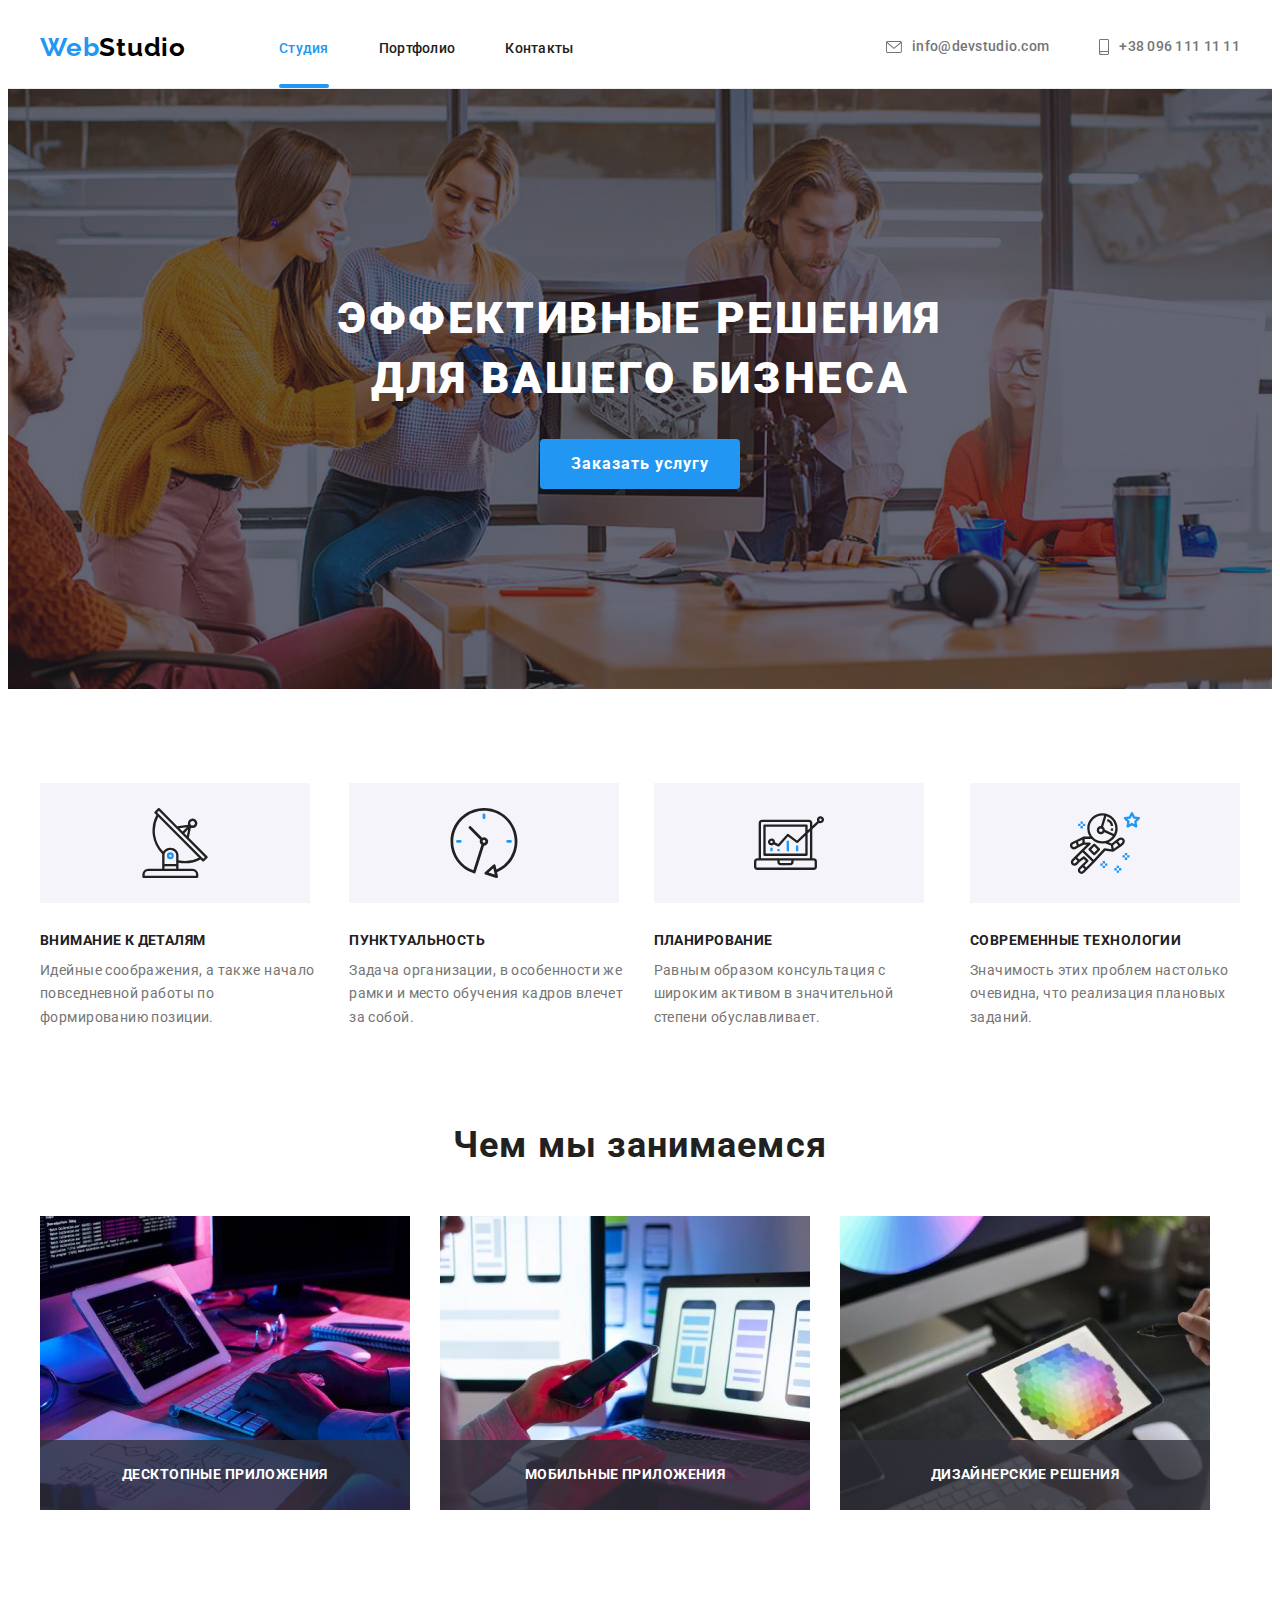
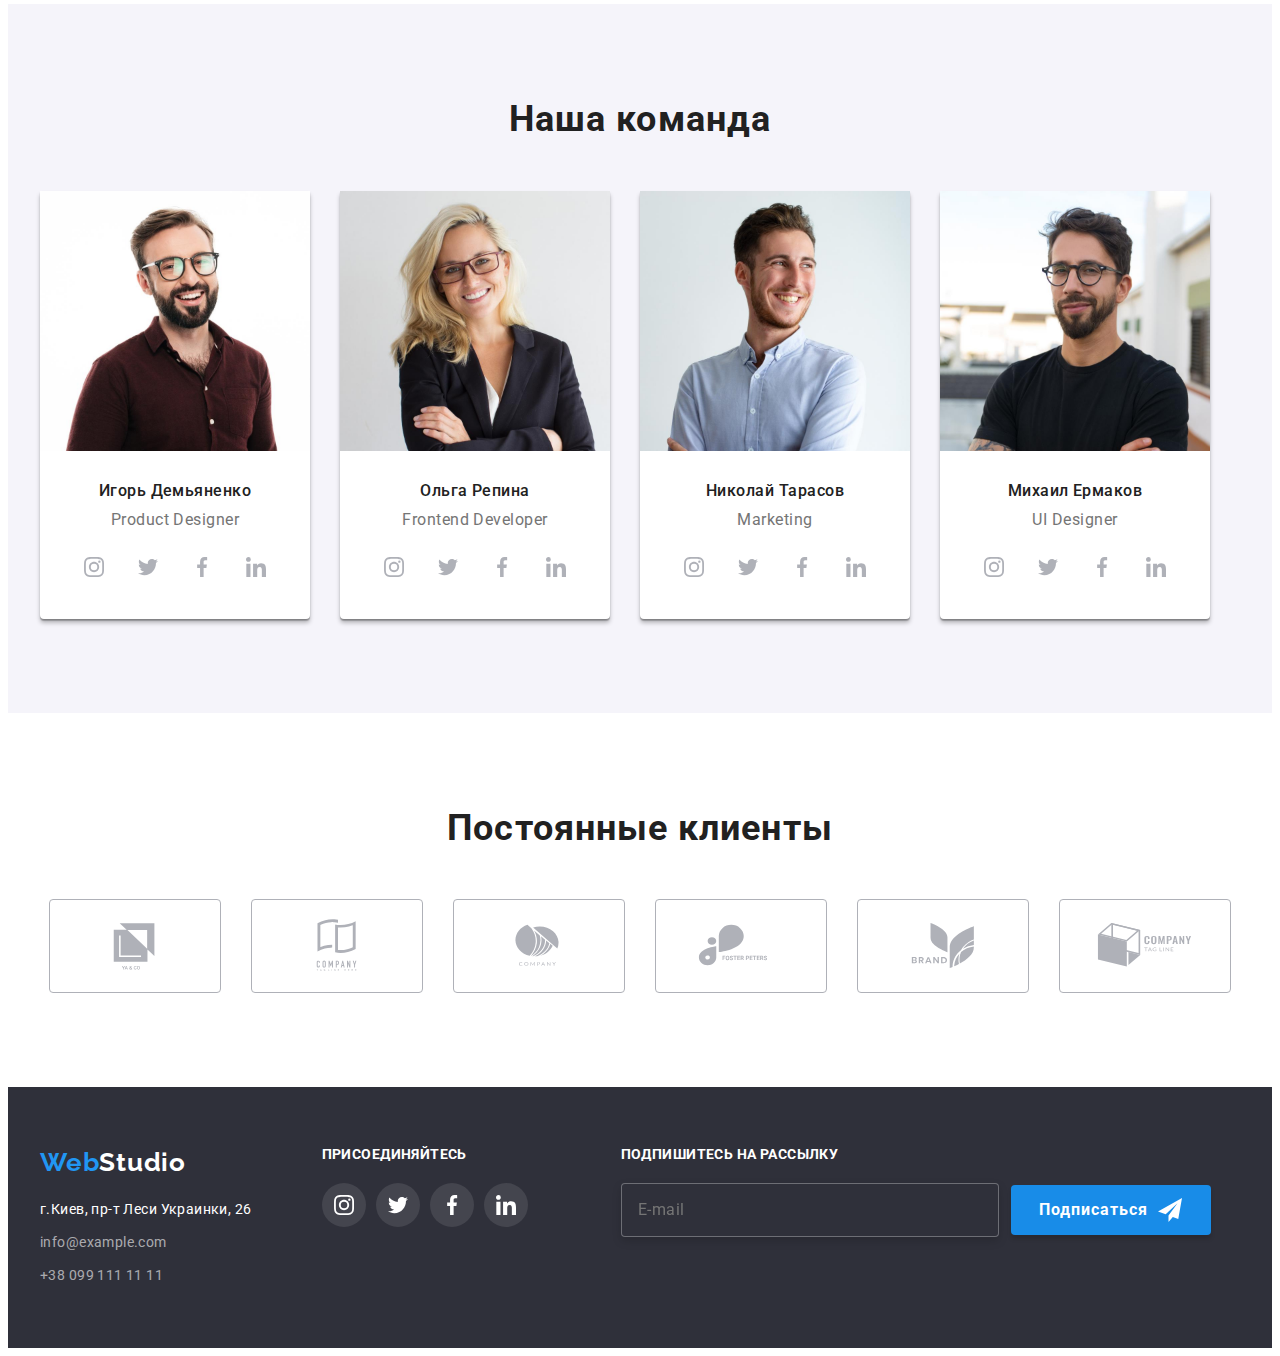
==== index.html @ 6fbf54a3 "add" ====
<!DOCTYPE html>
<html lang="ru">
  <head>
    <meta charset="UTF-8" />
    <meta http-equiv="X-UA-Compatible" content="IE=edge" />
    <meta name="viewport" content="width=device-width, initial-scale=1.0" />
    <title>Wedstudio</title>
    <link rel="preconnect" href="https://fonts.googleapis.com">
    <link rel="preconnect" href="https://fonts.gstatic.com" crossorigin>
    <link href="https://fonts.googleapis.com/css2?family=Raleway:wght@700&family=Roboto:wght@400;500;700;900&display=swap" rel="stylesheet">
    <link rel="stylesheet" href="./css/style.css" />
    <link rel="stylesheet" href="https://cdnjs.cloudflare.com/ajax/libs/modern-normalize/1.1.0/modern-normalize.min.css" integrity="sha512-wpPYUAdjBVSE4KJnH1VR1HeZfpl1ub8YT/NKx4PuQ5NmX2tKuGu6U/JRp5y+Y8XG2tV+wKQpNHVUX03MfMFn9Q==" crossorigin="anonymous" referrerpolicy="no-referrer" />
  </head>
  <body>
    <header class="header">
      <div class="container header-container">
      <nav class="header-nav">
        <a class="logo-header list" href ="./index.html" lang="en"><span class="logo-web">Web</span><span>Studio</span></a>
        <ul class="header-list">
          <li class="header-item"><a href="" class="header-link list current">Студия</a></li>
          <li class="header-item"><a href="./portfolio.html" class="header-link  list">Портфолио</a></li>
          <li class="header-item"><a href="" class="header-link  list">Контакты</a></li>
        </ul>
      </nav>
      <ul class="header-contacts list">
        <li class="header-contacts-item"><a href="mailto:info@devstudio.com" class="header-mail list">info@devstudio.com 
          <svg class="header-icon" width="16" height="12">
          <use href="./images/icons.svg#icon-envelope"></use>
          </svg>
          </a>
        </li>
        <li class="header-contacts-item"><a href="tel:+380961111111" class="header-tel list">+38 096 111 11 11 
          <svg class="header-icon" width="10" height="16">
          <use href="./images/icons.svg#icon-smartphone"></use>
          </svg>
           </a></li>
      </ul>
  </div>
    </header> 
    <main>
      <section class="hero hero-bg">
        <div class="container hero-container">
        <h1 class="hero-title">Эффективные решения для вашего бизнеса</h1>
        <button class="hero-btn" type="button" data-modal-open>Заказать услугу</button>
      </div>
    </section >
      <section class="description section">
        <div class="container description-container">
        <ul class="description-list list">
          <li class="description-item">
            <div class="description-soc list">
              <svg class="description-soc-icon" width="70" height="70">
                  <use href="./images/icons.svg#icon-antenna"></use>
                </svg>
              </div>
            <h3 class="description-title">Внимание к деталям</h3>
            <p class="description-text">
              Идейные соображения, а также начало повседневной работы по
              формированию позиции.
               
            </p>
          </li>
          <li class="description-item">
            <div class="description-soc list">
              <svg class="description-soc-icon" width="70" height="70">
                  <use href="./images/icons.svg#icon-clock"></use>
                </svg>
              </div>
            <h3 class="description-title" >Пунктуальность</h3>
            <p class="description-text" >
              Задача организации, в особенности же рамки и место обучения кадров
              влечет за собой.
            </p>
          </li>
          <li class="description-item">
            <div class="description-soc list">
              <svg class="description-soc-icon" width="70" height="70">
                  <use href="./images/icons.svg#icon-diagram"></use>
                </svg>
              </div>
            <h3 class="description-title">Планирование</h3>
            <p class="description-text">
              Равным образом консультация с широким активом в значительной
              степени обуславливает.
            </p>
          </li>
          <li class="description-item">
            <div class="description-soc list">
              <svg class="description-soc-icon" width="70" height="70">
                  <use href="./images/icons.svg#icon-astronaut"></use>
                </svg>
              </div>
            <h3 class="description-title">Современные технологии</h3>
            <p class="description-text">
              Значимость этих проблем настолько очевидна, что реализация
              плановых заданий.
            </p>
          </li>
        </ul>
      </div>
      </section>
      <section class="about section-second">
        <div class="container">
         <h2 class="about-title">Чем мы занимаемся</h2>
        <ul class="about-picture list">
          <li class="about-item">
            <img
              src="./images/computer.jpg"
              alt="computer"
              width="370"
              height="294"
            />
            <p class="about-text">Десктопные приложения</p>
          </li>
          <li class="about-item">
            <img
              src="./images/telephone.jpg"
              alt="telephone"
              width="370"
              height="294"
            />
             <p class="about-text">Мобильные приложения</p>
          </li>
          <li class="about-item"> 
            <img
              src="./images/tablet.jpg"
              alt="tablet"
              width="370"
              height="294"
            />
            <p class="about-text">Дизайнерские решения</p>
          </li>
        </ul> 
        </div>
    </section>
      <section class="team section">
        <div class="container">
        <h2 class="team-title">Наша команда</h2>
        <ul class="team-picture">
          <li class="team-list">
            <img
              src="./images/designer.jpg"
              alt="designer"
              width="270"
              height="260"
            />
            <div class="team-rectangle">
            <h3 class="team-name">Игорь Демьяненко</h3>
            <p class="team-text">Product Designer</p>
            <ul class="team-soc list">
              <li class="team-soc-item"><a href="" class="team-soc-link link">
                <svg class="team-soc-icon" width="20" height="20">
                  <use href="./images/icons.svg#icon-instagram"></use>
                </svg>
              </a></li>
              <li class="team-soc-item"><a href="" class="team-soc-link link">
                <svg class="team-soc-icon" width="20" height="20">
                  <use href="./images/icons.svg#icon-twitter"></use>
                </svg>
              </a></li>
              <li class="team-soc-item"><a href="" class="team-soc-link link">
                <svg class="team-soc-icon" width="20" height="20">
                  <use href="./images/icons.svg#icon-facebook"></use>
                </svg>
              </a></li>
              <li class="team-soc-item"><a href="" class="team-soc-link link">
                <svg class="team-soc-icon" width="20" height="20">
                  <use href="./images/icons.svg#icon-linkedin"></use>
                </svg>
              </a></li>
            </ul>
          </div>
          </li>
          <li class="team-list">
            <img
              src="./images/developer.jpg"
              alt="developer"
              width="270"
              height="260"
            />
             <div class="team-rectangle">
            <h3 class="team-name">Ольга Репина</h3>
            <p class="team-text">Frontend Developer</p>
            <ul class="team-soc list">
              <li class="team-soc-item"><a href="" class="team-soc-link link">
                <svg class="team-soc-icon" width="20" height="20">
                  <use href="./images/icons.svg#icon-instagram"></use>
                </svg>
              </a></li>
              <li class="team-soc-item"><a href="" class="team-soc-link link">
                <svg class="team-soc-icon" width="20" height="20">
                  <use href="./images/icons.svg#icon-twitter"></use>
                </svg>
              </a></li>
              <li class="team-soc-item"><a href="" class="team-soc-link link">
                <svg class="team-soc-icon" width="20" height="20">
                  <use href="./images/icons.svg#icon-facebook"></use>
                </svg>
              </a></li>
              <li class="team-soc-item"><a href="" class="team-soc-link link">
                <svg class="team-soc-icon" width="20" height="20">
                  <use href="./images/icons.svg#icon-linkedin"></use>
                </svg>
              </a></li>
            </ul>
          </div>
          
          <li class="team-list">
            <img
              src="./images/marketing.jpg"
              alt="marketing"
              width="270"
              height="260"
            />
             <div class="team-rectangle">
            <h3 class="team-name">Николай Тарасов</h3>
            <p class="team-text">Marketing</p>
            <ul class="team-soc list">
              <li class="team-soc-item"><a href="" class="team-soc-link link">
                <svg class="team-soc-icon" width="20" height="20">
                  <use href="./images/icons.svg#icon-instagram"></use>
                </svg>
              </a></li>
              <li class="team-soc-item"><a href="" class="team-soc-link link">
                <svg class="team-soc-icon" width="20" height="20">
                  <use href="./images/icons.svg#icon-twitter"></use>
                </svg>
              </a></li>
              <li class="team-soc-item"><a href="" class="team-soc-link link">
                <svg class="team-soc-icon" width="20" height="20">
                  <use href="./images/icons.svg#icon-facebook"></use>
                </svg>
              </a></li>
              <li class="team-soc-item"><a href="" class="team-soc-link link">
                <svg class="team-soc-icon" width="20" height="20">
                  <use href="./images/icons.svg#icon-linkedin"></use>
                </svg>
              </a></li>
            </ul>
          </div>
          </li>
          <li class="team-list">
            <img
              src="./images/designer2.jpg"
              alt="designer2"
              width="270"
              height="260"
              />
             <div class="team-rectangle">
            <h3 class="team-name">Михаил Ермаков</h3>
            <p class="team-text">UI Designer</p>
            <ul class="team-soc list">
              <li class="team-soc-item"><a href="" class="team-soc-link link">
                <svg class="team-soc-icon" width="20" height="20">
                  <use href="./images/icons.svg#icon-instagram"></use>
                </svg>
              </a></li>
              <li class="team-soc-item"><a href="" class="team-soc-link link">
                <svg class="team-soc-icon" width="20" height="20">
                  <use href="./images/icons.svg#icon-twitter"></use>
                </svg>
              </a></li>
              <li class="team-soc-item"><a href="" class="team-soc-link link">
                <svg class="team-soc-icon" width="20" height="20">
                  <use href="./images/icons.svg#icon-facebook"></use>
                </svg>
              </a></li>
              <li class="team-soc-item"><a href="" class="team-soc-link link">
                <svg class="team-soc-icon" width="20" height="20">
                  <use href="./images/icons.svg#icon-linkedin"></use>
                </svg>
              </a></li>
            </ul>
          </div>
          </li>
        </ul>
      </div>
      </section>
      <section class="clients section">
        <div class="container">
        <h2 class="clients-title">Постоянные клиенты</h2>
        <ul class="clients-list list">
          <li class="clients-item"><a href="" class="clients-link">
           <svg class="client-soc-icon" width="106" height="60">
          <use href="./images/icons.svg#icon-Logo-1"></use>
                </svg>
              </a>
          </li>
          <li class="clients-item"><a href="" class="clients-link">
            <svg class="client-soc-icon" width="106" height="60">
                  <use href="./images/icons.svg#icon-Logo-2"></use>
                </svg>
              </a>
          </li>
          <li class="clients-item"><a href="" class="clients-link">
            <svg class="client-soc-icon" width="106" height="60">
                  <use href="./images/icons.svg#icon-Logo-3"></use>
                </svg></a>
              </li>
<li class="clients-item"><a href="" class="clients-link">
              <svg class="client-soc-icon" width="106" height="60">
                  <use href="./images/icons.svg#icon-Logo-4"></use>
                </svg> 
              </a> 
</li>
<li class="clients-item"><a href="" class="clients-link">
  <svg class="client-soc-icon" width="106" height="60">
                  <use href="./images/icons.svg#icon-Logo-5"></use>
                </svg>
              </a>
</li>
<li class="clients-item"><a href="" class="clients-link">
<svg class="client-soc-icon" width="106" height="60">
                  <use href="./images/icons.svg#icon-Logo-6"></use>
                </svg></a>  
</li>
        </ul>
        </div>
      </section>
    </main> 
    <footer class="footer-contact">
  <div class="contact container"> 
        <div>
      <a class="logo-footer list" href ="/index.html" lang="en"><span class="logo-web">Web</span><span>Studio</span></a>
      <address class="contact-adress ">
        <ul class="contact-list list ">
          <li class="contact-item ">
            <a
              href =" https://g.page/stamp-capital?share"
              target="_blank" class="contact-map list"
              rel="noopener noreferrer nofollow"
              >г.Киев, пр-т Леси Украинки, 26</a
            >
          </li>
          <li class="contact-item"><a href="mailto:info@example.com" class="contact-email list">info@example.com</a></li>
          <li class="contact-item"><a class="contact-tel list" href="tel:+380991111111">+38 099 111 11 11</a></li>
        </ul>
      </address>
     </div>
    <div class="footer-connect">
      <h3 class="footer-connect-text">Присоединяйтесь</h3>
            <ul class="footer-connect-soc list">
            <li class="footer-connect-soc-item"><a href="" class="footer-connect-soc-link link">
                <svg class="footer-connect-soc-icon" width="20" height="20">
                  <use href="./images/icons.svg#icon-instagram"></use>
                </svg>
              </a></li>
              <li class="footer-connect-soc-item"><a href="" class="footer-connect-soc-link link">
                <svg class="footer-connect-soc-icon" width="20" height="20">
                  <use href="./images/icons.svg#icon-twitter"></use>
                </svg>
              </a></li>
              <li class="footer-connect-soc-item"><a href="" class="footer-connect-soc-link link">
                <svg class="footer-connect-soc-icon" width="20" height="20">
                  <use href="./images/icons.svg#icon-facebook"></use>
                </svg>
              </a></li>
              <li class="footer-connect-soc-item"><a href="" class="footer-connect-soc-link link">
                <svg class="footer-connect-soc-icon" width="20" height="20">
                  <use href="./images/icons.svg#icon-linkedin"></use>
                </svg>
              </a></li>
            </ul>
            </div>
          <div class="footer-email">
          <h3 class="footer-text-email">Подпишитесь на рассылку</h3>
          <form class="footer-form">          
          <input
            class="footer-input"
            type="email"
            name="email"
            id="email"
            placeholder="E-mail"
          />
          <button class="footer-button" type="submit">
            Подписаться
            <svg class="button-icon-send" width="24" height="24">
              <use href="./images/icons.svg#icon-icon-send"></use>
            </svg>
          </button>
        </form>
      </div>
  </div>
   <div class="backdrop is-hidden" data-modal>
      <div class="modal">
        <button type="button" class="modal-close" data-modal-close><svg class="modal-close-icon" width="18" height="18">
          <use href="./images/symbol-defs.svg#icon-close-black"></use>
        </svg>
      </button>
      <p class="modal-title">Оставьте  данные, мы вам перезвоним</p>
      <form class="modal-form">
        <div class="modal-field">
        <label for="user-name" class="modal-label">Имя</label>
        <div class="input-wrap">
        <input type="text"
       class="modal-input"
        placeholder="" 
        name="user-name" 
        id="user-name"/>
        <svg class="input-icon" width="18" height="18">
          <use href="./images/icons.svg#icon-person"></use>
        </svg>
      </div>
      </div>
      <div class="modal-field">
        <label for="user-tel" class="modal-label">Телефон</label>
        <div class="input-wrap">
      <input type="tel" 
      class="modal-input" 
      placeholder=""
      name="user-tel" 
       id="user-tel" />
       <svg class="input-icon" width="18" height="18">
          <use href="./images/icons.svg#icon-phone-black"></use>
        </svg>
      </div>
       </div>
      <div class="modal-field">
      <label for="user-email" class="modal-label">Почта</label>
      <div class="input-wrap">
      <input type="email" class="modal-input"
       placeholder="" 
       name="user-email" 
        id="user-email"
       />
       <svg class="input-icon" width="18" height="18">
          <use href="./images/icons.svg#icon-email"></use>
        </svg>
      </div>
       </div>
       <div class="modal-field">
      <label for="user-text" class="modal-label">Комментарий</label>
      <textarea name="user-text" id="user-text"
       placeholder="Введите текст"
       class="placeholder-text"
       ></textarea>
      </div>
       <div class="checkbox">
        <input type="checkbox"
        name="user-checkbox"
        id="user-checkbox"
        class="modal-check visually-hidden"
        value="true"
        />
       <label for="user-checkbox" 
        class="check-text">
        <span>
          <svg class="check-icon" width="12" height="13">
          <use href="./images/icons.svg#icon-icon-check"></use>
        </svg>
        </span>
        Соглашаюсь с рассылкой и принимаю&nbsp;<a href="" class="modal-link">Условия договора</a></label></div>
       <button class="modal-btn" type="submit">Отправить</button>
       </div> 
    </form>
      </div>
     </div>
     </footer>        
     <script src="./js/modal.js"></script>            
      </body>
</html>
---- css/style.css ----
:root {
   --first-text-color:  #212121;
   --secondary-text-color:#757575;
   --hover-color:  #2196F3;
}


body{
    font-family: 'Roboto',sans-serif;
}
p, h1, h2, h3, h4 ,h5, h6{
    margin: 0;
}

ul, ol {
    margin: 0;
    padding-left: 0;
}

.list{
    list-style: none;
}

.list{
    text-decoration: none;
    
}

.container{
    width: 1200px;
    margin-left: auto;
    margin-right: auto;
    padding-left: 15px;
    padding-right: 15px;
}
.section{
    padding-top: 94px;
    padding-bottom: 94px;
}

.section-second {
    padding-top: 0px;
    padding-bottom: 94px;
    }

    img{
        display: block;
        max-width: 100%;
        height: auto;
    }

    .visually-hidden {
        position: absolute;
        width: 1px;
        height: 1px;
        margin: -1px;
        border: 0;
        padding: 0;
        white-space: nowrap;
        clip-path: inset(100%);
        clip: rect(0 0 0 0);
        overflow: hidden;
    }

   
    

 
/*-------------HEADER------*/

.header{
   border-bottom: 1px solid #ECECEC; 
   padding-top: 24px;
   padding-bottom: 25px;
}

.header > .container{
display: flex;
align-items: center;
}
.logo-header
{
     font-family: 'Raleway',sans-serif;
     font-weight: 700;
     font-size: 26px;
     line-height: 1.19;
     letter-spacing: 0.03em; 
     color: #000000;
     margin-right: 93px;
    

}   
.logo-web {
    font-family: 'Raleway', sans-serif;
    font-weight: 700;
    font-size: 26px;
    line-height: 1.19;
    letter-spacing: 0.03em;
    color: #2196F3;
    
}
.header-nav{
    display: flex;
    align-items: center;
}
.header-list{
 display: flex;
 align-items: center;
 
 }
 .header-item{
    list-style: none;
    
 }    
    
  .header-item:not(:last-child){
   margin-right: 50px;
     }    
 
.header-link{
    font-weight: 500;
    font-size: 14px;
    line-height: 1.14;
    list-style: none;
    letter-spacing: 0.02em;
    color:var(--first-text-color);
    transition: color 250ms cubic-bezier(0.4, 0, 0.2, 1);
    
    
}     
.header-link:hover, 
.header-link:focus {
    color: var(--hover-color)
}  
.current{
    position: relative;
    color: var(--hover-color);
    
}
.current::after{
    position: absolute;
    width: 100%;
    content: '';
    height: 4px;
    border-radius:2px;
    left: 0;
    background-color: #2196F3;
    bottom: -32px;
    transition: transform 250ms cubic-bezier(0.4, 0, 0.2, 1);
    transition-property: color;
}



.header-contacts{
    display: flex;
    margin-left: auto;
    align-items: center;
}
.header-contacts-item:not(:last-child){
margin-right: 50px;
}

.header-icon {
    display: flex;
    align-items: center;
    fill: currentColor;
    margin-right: 10px;
    
}
    
.header-icon:hover,
.header-icon:focus {
    background-color:#FFFFFF ;
    fill:currentColor;
}


.header-mail{
    display: flex;
    align-items: center;
    flex-direction:row-reverse;
    font-weight: 500;
    font-size: 14px;
    line-height: 1.14;
    letter-spacing: 0.02em;
    color: var(--secondary-text-color);
    transition: color 250ms cubic-bezier(0.4, 0, 0.2, 1);
    
 }
.header-mail:hover,
.header-mail:focus {
 color: var(--hover-color);
 
}

.header-tel{
    display: flex;
    align-items: center;
    flex-direction: row-reverse;
    font-weight: 500;
    font-size: 14px;
    line-height: 1.14;
    letter-spacing: 0.02em;
    color: var(--secondary-text-color);
    transition: color 250ms cubic-bezier(0.4, 0, 0.2, 1);
    
 }
 
.header-tel:hover,
.header-tel:focus {
    color: var(--hover-color)
 
}

      /*--------HERO-----------*/

.hero{
    /* background-color:#2F303A; */
    padding-top: 200px;
    padding-bottom: 200px;
    text-align: center;
    margin-top: auto;
}
 .hero-bg {
    background-image: linear-gradient(rgba(47, 48, 58, 0.4),
    rgba(47, 48, 58, 0.4)),url(../images/hero-bg.jpg);
    background-repeat: no-repeat;
    background-position: center;
    background-size: cover;
    max-width: 1600px;
    margin-left: auto;
    margin-right: auto;
    
}
    .hero-title {
    font-family: Roboto ;
    font-weight: 900;
    font-size: 44px;
    line-height: 1.36;
    text-align: center;
    letter-spacing: 0.06em;
    text-transform: uppercase;
    color: #FFFFFF;
    margin: auto;
    margin-right: auto;
    margin-bottom: 30px;
    max-width: 696px;
    
}
 .hero-btn {
    font-family:inherit;
    font-weight: 700;
    font-size: 16px;
    line-height: 1.88;
    display: flex;
    text-align: center;
    letter-spacing: 0.06em;
    cursor: pointer;
    color: #FFFFFF;
    background-color: #2196F3;
    display:block;
    margin:auto;
    height: 50px;
    width: 200px;
    border-radius: 4px;
    border-color:transparent;
    transition: background-color 250ms cubic-bezier(0.4, 0, 0.2, 1);
 }

.hero-btn:hover,
.hero-btn:focus {
    background-color: #188CE8; 
}  
    


 /*--------DESCRIPTION-----------*/


       
   

   .description-list{
    display: flex;
    align-items: center;
    
    }
   .description-item:not(:last-child){
    margin-right: 30px;
    
   }

   .description-soc {
    display: flex;
    align-items: center;
    justify-content: center;
    width: 270px;
    height: 120px;
    background-color: #F5F4FA;
    margin-bottom:30px;
     
   }
   
   .description-title {
    font-family: inherit;
    font-weight: 700;
    font-size: 14px;
    line-height: 1.14;
    letter-spacing: 0.03em;
    text-transform: uppercase;
    color:var(--first-text-color);
    margin-bottom: 10px;
    
}

.description-text {
    
    font-weight: 400;
    font-size: 14px;
    line-height: 1.71;
    letter-spacing: 0.03em;
    color: var(--secondary-text-color);
    
   
}

/*---------------ABOUT---------*/


.about-title{
    font-weight: 700;
    font-size: 36px;
    line-height: 1.17;
    text-align: center;
    letter-spacing: 0.03em;
    color: var(--first-text-color);
    margin-bottom: 50px;

}

.about-picture{
    display: flex;
    align-items: center;
    gap: 30px;
}

.about-item{
    position: relative;
}

.about-text{
    position: absolute;
    bottom:0;
    font-family: inherit;
    font-weight: 700;
    font-size: 14px;
    line-height: 1.14;;
    text-align: center;
    letter-spacing: 0.03em;
    text-transform: uppercase;
    color: #FFFFFF;
    width: 100%;
    height: 70px;
    background: rgba(47, 48, 58, 0.8);
    display: flex;
    justify-content: center;
    align-items: center;
}

/*---------------TEAM---------*/

.team {
    background-color: #F5F4FA;
    max-width: 1600px;
    margin-left: auto;
    margin-right: auto;
}

.team-title {
    font-weight: 700;
    font-size: 36px;
    line-height: 1.17;
    letter-spacing: 0.03em;
    color: var(--first-text-color);
    margin-bottom: 50px;
    text-align: center;
}

  .team-name {
    font-weight: 500;
    font-size: 16px;
    line-height: 1.19;
    letter-spacing: 0.03em;
    color: var(--first-text-color);
    margin-bottom: 10px;
   
    
 }

 .team-picture {
    display: flex;
    align-items: center;
    gap: 30px;
    list-style: none;
    text-align: center;
    
}
 
.team-list{
    
    border-color: transparent;
    background: #FFFFFF;
    box-shadow: 0px 4px 4px rgba(0, 0, 0, 0.25), 0px 1px 1px rgba(0, 0, 0, 0.14), 0px 2px 1px rgba(0, 0, 0, 0.2);
    border-radius: 0px 0px 4px 4px;
}

.team-rectangle{
    padding-top: 30px;
    padding-bottom: 30px;
    
}
.team-text {
    font-weight: 400;
    font-size: 16px;
    line-height: 1.19;
    letter-spacing: 0.03em;
    color: var(--secondary-text-color);
    margin-bottom: 16px;
    
}

.team-soc{
    display: flex;
    justify-content: center;
    gap: 10px;
}

.team-soc-link  {
    width: 44px;
    height: 44px;
    border-radius: 50%;
    background-color: #FFFFFF;
    display: flex;
    align-items: center;
    justify-content: center;
    fill:#AFB1B8;
    transition: background-color 250ms cubic-bezier(0.4, 0, 0.2, 1), 
    fill 250ms cubic-bezier(0.4, 0, 0.2, 1);
}




.team-soc-link:hover,
.team-soc-link:focus{
 background-color: var(--hover-color);
 fill:#FFFFFF
}



/*--------------CLIENTS---------*/

.clients {
    max-width: 1600px;
    margin-left: auto;
    margin-right: auto;
    
   
}
.clients-title{
    font-weight: 700;
    font-size: 36px;
    line-height: 1.17;
    letter-spacing: 0.03em;
    color: var(--first-text-color);
    margin-bottom: 50px;
    text-align: center;
}


.clients-list  {
    display: flex;
    justify-content: center;
    gap: 30px;
}


.clients-link{
    width: 170px;
    height: 92px;
    align-items: center;
    justify-content: center;
    border: 1px solid #AFB1B8;
    border-radius: 4px;
    display: flex;
    fill:#AFB1B8;
    transition: border-color 250ms cubic-bezier(0.4, 0, 0.2, 1), 
    fill 250ms cubic-bezier(0.4, 0, 0.2, 1);
}   

.clients-link:hover,
.clients-link:focus{
border-color: var(--hover-color);
fill: var(--hover-color);
}



        

/*---------------FOOTER--------*/

.footer-contact{
    background-color: #2F303A;
    padding-top: 60px;
    padding-bottom: 60px;
    max-width: 1600px;
    margin-left: auto;
    margin-right: auto;
   } 
.contact.container {
   display: flex;
   
}   
 .logo-footer{
    font-family: 'Raleway', sans-serif;
    font-weight: 700;
    font-size: 26px;
    line-height: 1.19;
    letter-spacing: 0.03em;
    color: #FFFFFF;
    margin-bottom: 20px;
    display: inline-block;
    
}   
    


.contact-item:not(:last-child){
    margin-bottom: 9px;
}
.contact-adress {
    font-style: normal;
   
}
.contact-map {
    font-style: normal;
    font-weight: 400;
    font-size: 14px;
    line-height: 1.71;
    letter-spacing: 0.03em;
    color: #FFFFFF;
    transition: color 250ms cubic-bezier(0.4, 0, 0.2, 1);}
   

.contact-map:hover,
.contact-map:focus{
  color: var(--hover-color);
 }
.contact-email {
    font-style: normal;
    font-weight: 400;
    font-size: 14px;
    line-height: 1.71;
    letter-spacing: 0.03em;
    color: rgba(255, 255, 255, 0.6);
    transition: transform 250ms cubic-bezier(0.4, 0, 0.2, 1);
    transition-property: color;
}
.contact-email:hover,
.contact-email:focus {
    color:var(--hover-color);
}
.contact-tel{
    font-style: normal;
    font-weight: 400;
    font-size: 14px;
    line-height: 1.71;
    letter-spacing: 0.03em;
    color: rgba(255, 255, 255, 0.6);
    transition: transform 250ms cubic-bezier(0.4, 0, 0.2, 1);
    transition-property: color;     
}
  .contact-tel:hover,
  .contact-tel:focus {
      color: var(--hover-color)

  }
  
  .footer-connect{
    margin-left: 70px;
  }
    
 
   .footer-connect-soc{
    display:flex;
    gap: 10px;
    align-items: baseline;

}    
    .footer-connect-text{
    font-family: Roboto, sans-serif;
    font-weight: 700;
    font-size: 14px;
    line-height: 1.14;
    letter-spacing: 0.03em;
    text-transform: uppercase;
    color: #FFFFFF;
    margin-bottom: 20px;

}  
   .footer-connect-soc-link{
    width: 44px;
    height: 44px;
    border-radius: 50%;
    background-color:rgba(255, 255, 255, 0.1);;
    display: flex;
    align-items: center;
    justify-content: center;
    fill: #FFFFFF;
    transition: background-color 250ms cubic-bezier(0.4, 0, 0.2, 1);
}
.footer-connect-soc-link:hover,
.footer-connect-soc-link:focus {
    background-color: var(--hover-color);
}

.footer-text-email{
font-family: Roboto,sans-serif;
font-weight: 700;
font-size: 14px;
line-height: 1.14;
letter-spacing: 0.03em;
text-transform: uppercase;
color: #FFFFFF;
margin-bottom: 20px;
}

.footer-email{
    margin-left: 93px;
}

.footer-form{
    display: flex;
    align-items: baseline;
}

.footer-input{
    width: 358px;
    height: 50px;
    border: 1px solid rgba(255, 255, 255, 0.3);
    filter: drop-shadow(0px 4px 4px rgba(0, 0, 0, 0.15));
    border-radius: 4px;
    background-color: #2F303A;
    padding-left: 16px;
    font-family: 'Roboto';
    font-weight: 400;
    font-size: 16px;
    line-height: 1.25;
    letter-spacing: 0.03em;   
    color: rgba(255, 255, 255, 0.6);
    outline: transparent;
    margin-right: 12px;
    transition: border-color transform 250ms cubic-bezier(0.4, 0, 0.2, 1);

}

.footer-button{
    font-family: 'Roboto',sans-serif;
    font-weight: 700;
    font-size: 16px;
    line-height: 1.88;
    display: flex;
    align-items: center;
    justify-content: center;
    cursor: pointer;
    letter-spacing: 0.06em;
    color: #FFFFFF;
    background: #188CE8;
    margin:auto; 
    box-shadow: 0px 4px 4px rgba(0, 0, 0, 0.15);
    border-radius: 4px;
    border-color: transparent;
    height: 50px;
    width: 200px;
    transition: background-color transform 250ms cubic-bezier(0.4, 0, 0.2, 1);
}

.button-icon-send {
fill: currentColor;
margin-left: 10px;
}


/*---------------MODAL--------*/
    
  .backdrop{
    position:fixed;
    top:0;
    width: 100%;
    height: 100%;
    background-color:rgba(0, 0, 0, 0.1);
    border: 1px;
    pointer-events: auto;
    transition: opacity 1000ms cubic-bezier(0.4, 0, 0.2, 1),
    visibility 1000ms cubic-bezier(0.4, 0, 0.2, 1);
}

.modal{
    background-color: #FFFFFF;
    box-shadow: 0px 1px 3px rgba(0, 0, 0, 0.12), 0px 1px 1px rgba(0, 0, 0, 0.14), 0px 2px 1px rgba(0, 0, 0, 0.2);
    border-radius: 4px;
    width: 528px;
    height: 581px;
    position: absolute;
    top:50%;
    left:50%;
    transform: translate(-50%, -50%);
    padding:40px;

}
.modal-close{
    position: absolute;
    right: 8px;
    top:8px;
    width: 30px;
    height: 30px;
    background-color:#FFFFFF;
    border-radius: 50%;
    border: 1px solid rgba(0, 0, 0, 0.1);
    display: flex;
    align-items: center;
    justify-content: center;
    transition: fill 250ms cubic-bezier(0.4, 0, 0.2, 1);
}

   
   
    .modal-close:focus{
    fill:var(--hover-color);

   }

   .modal-title{
    font-family: inherit;
    font-style: normal;
    font-weight: 700;
    font-size: 20px;
    line-height: 1.15;
    text-align: center;
    letter-spacing: 0.03em;
    color: var(--first-text-color);
    margin-bottom: 12px;

   }

   .is-hidden{
    opacity: 0;
    visibility: hidden;
    pointer-events: none;

   }

   .modal-input{
    width: 100%;
    height: 40px;
    border: 1px solid rgba(33, 33, 33, 0.2);
    border-radius: 4px;
    outline: transparent;
    transition: border-color 250ms cubic-bezier(0.4, 0, 0.2, 1);
    padding-left: 42px;
    
   }

   
   .modal-input:focus
   {border-color: var(--hover-color);
   }

    .modal-input:focus + .input-icon
    {
    fill:var(--hover-color)
   }
   
.input-wrap{
   position: relative;

   }
 .input-icon{
     position: absolute;
     left:12px;
     top:50%;
     transform: translateY(-50%);
     transition: fill 250ms cubic-bezier(0.4, 0, 0.2, 1);
     
 }

   .modal-field{
    margin-bottom:10px;
   }

   .modal-field:nth-child(4n) {
       margin-bottom: 20px;
   }


   .modal-label{
    width: 100%;
    display: block;
    margin-bottom: 4px;
    font-family: 'Roboto';
    font-style: normal;
    font-weight: 400;
    font-size: 12px;
    line-height: 1.17;
    letter-spacing: 0.01em;
    color: var(--secondary-text-color);
}
.placeholder-text{
    width: 100%;
    height: 120px;
    border: 1px solid rgba(33, 33, 33, 0.2);
    border-radius: 4px;
    resize: none;
    display: block;
    padding: 12px 16px;
    font-family: 'Roboto',sans-serif;
    font-style: normal;
    font-weight: 400;
    font-size: 12px;
    line-height: 1.17;
    letter-spacing: 0.01em;
    color: rgba(117, 117, 117, 0.5);
    outline: transparent;
    transition: border-color 250ms cubic-bezier(0.4, 0, 0.2, 1);

 }

 .placeholder-text:focus
 {border-color: var(--hover-color);
 }


 .checkbox{
    margin-bottom: 30px;
 }
 .check-text{
    display: flex;
    align-items: center;
    justify-content: center;
    
    font-family: 'Roboto';
    font-style: normal;
    font-weight: 400;
    font-size: 14px;
    line-height: 1.71;
    letter-spacing: 0.03em;
    color: #757575;
   
 }

 .check-text span{
    display: flex;
    align-items: center;
    justify-content: center;
    width: 16px;
    height: 15px;
    border-radius: 2px;
    background-color: #FFFFFF;
    border: 0.2px solid #000000;
    transition: background-color 250ms cubic-bezier(0.4, 0, 0.2, 1);
    margin-right: 7px;
}

.modal-link{
    color: rgba(33, 150, 243, 1);
   
}
    



 .check-icon{
    fill:transparent;
    transition: fill 250ms cubic-bezier(0.4, 0, 0.2, 1);
   


}
.modal-check:checked + .check-text span{
    background-color: var(--hover-color);
    border:none;
 }

 .modal-check:focus + .check-text span {
    border-color: var(--hover-color);
}
 .modal-check:checked + .check-text .check-icon {
    fill:#FFFFFF;
 }


 .modal-btn {
     font-family: 'Roboto';
     font-weight: 700;
     font-size: 16px;
     line-height: 1.88;
     display: flex;
     align-items: center;
     text-align: center;
     letter-spacing: 0.06em;
     color: #FFFFFF;
     background: #188CE8;
     box-shadow: 0px 4px 4px rgba(0, 0, 0, 0.15);
     border-radius: 4px;
     border-color: transparent;
     display: block;
     margin: auto;
     height: 50px;
     width: 200px; 
     transition: background-color transform 250ms cubic-bezier(0.4, 0, 0.2, 1);

}

 .modal-btn:hover,
 .modal-btn:focus {
     background-color: #188CE8;
 }
 /*-----------------PORTFOLIO---------*/
    
  .button-list{
    display: flex;
    flex-wrap: wrap;
    gap: 8px;
    justify-content: center;
    margin-bottom: 50px;
    }

   .portfolio-wrap{
    position: relative;
    overflow: hidden;
    
    }

    .portfolio-link:hover .portfolio-top-text {
     transform: translateY(0%); 

    }
    .portfolio-top-text{
    position:absolute;
    top:0;
    left:0;
    font-family:'Roboto',sans-serif;
    font-weight: 400;
    font-size: 18px;
    line-height:1.56;
    letter-spacing: 0.03em;
    color: #FFFFFF;
    padding: 63px 24px;
    background-color:rgba(33, 150, 243, 0.9);
    transform: translateY(100%);
    transition: transform 250ms cubic-bezier(0.4, 0, 0.2, 1);
    
}
   
   .button-link {
    font-family: inherit;
    font-weight: 500;
    font-size: 16px;
    line-height: 1.62;
    text-align: center;
    letter-spacing: 0.03em;
    cursor: pointer;
    color: #212121;
    border-radius: 4px;
    border-color: transparent;
    padding:6px 20px;
    transition: box-shadow 250ms cubic-bezier(0.4, 0, 0.2, 1), background-color 250ms cubic-bezier(0.4, 0, 0.2, 1), color 250ms cubic-bezier(0.4, 0, 0.2, 1);
}
    .button-link:hover,
    .button-link:focus {
    box-shadow: 0px 3px 1px rgba(0, 0, 0, 0.1), 0px 1px 2px rgba(0, 0, 0, 0.08), 0px 2px 2px rgba(0, 0, 0, 0.12);
    background-color: var(--hover-color);
     color: #FFFFFF;
    }
    .portfolio-rectangle{
    font-family: Roboto,sans-serif;
    padding: 20px 24px;
    border: 1px solid rgba(238, 238, 238, 1);
    border-top: none;
    }
    .portfolio-list{
    display: flex;
    flex-wrap:wrap;
    gap: 30px; 

}
    .portfolio-link{
    display: block;
    transition: box-shadow 250ms cubic-bezier(0.4, 0, 0.2, 1);
}
    .portfolio-link:hover,
    .portfolio-link:focus
     {
        box-shadow: 0px 1px 1px rgba(0, 0, 0, 0.12), 0px 4px 4px rgba(0, 0, 0, 0.06), 1px 4px 6px rgba(0, 0, 0, 0.16);
     }

    .portfolio-title {
     font-weight: 700;
     font-size: 18px;
     line-height: 2;
     letter-spacing: 0.06em;   
     color: var(--first-text-color);
     margin-bottom: 4px;
   }
    .portfolio-text {
    font-weight: 400;
    font-size: 16px;
    line-height: 1.88;
    letter-spacing: 0.03em;
    color: var(--secondary-text-color);
    }
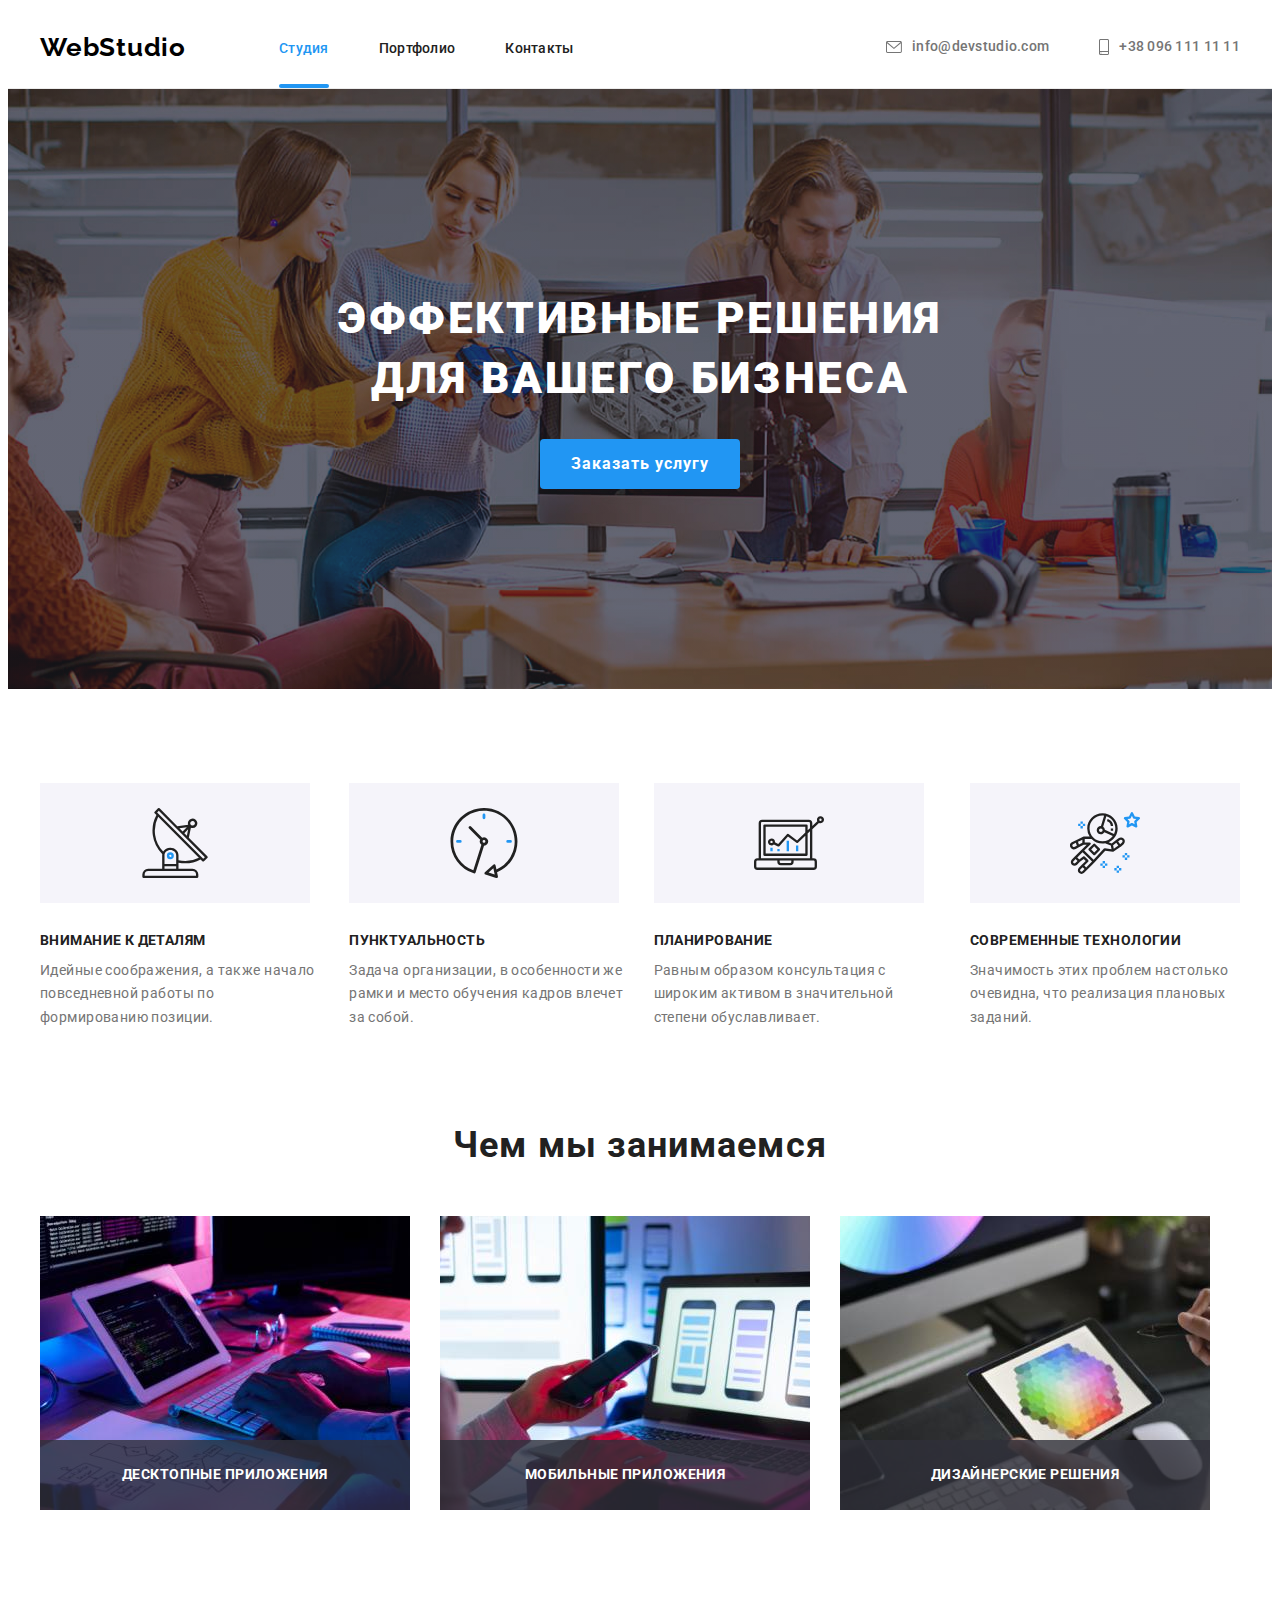
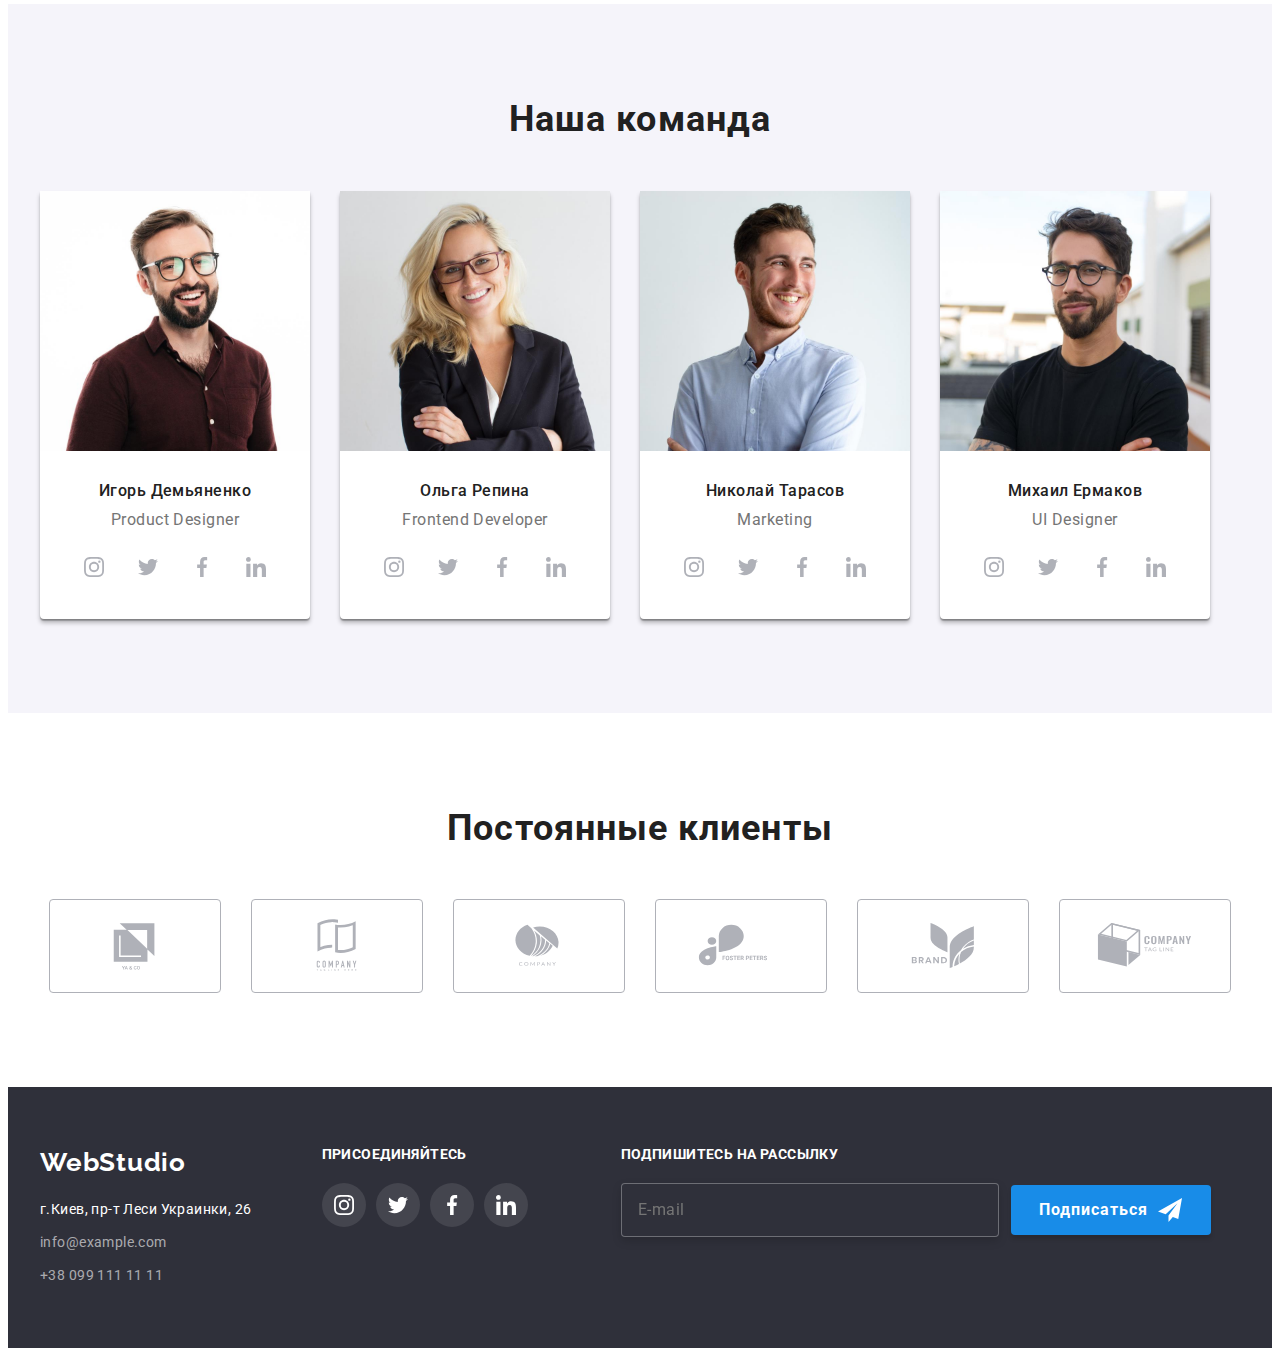
==== commit 9a74b4b4: "add" ====
--- a/index.html
+++ b/index.html
@@ -8,29 +8,29 @@
     <link rel="preconnect" href="https://fonts.googleapis.com">
     <link rel="preconnect" href="https://fonts.gstatic.com" crossorigin>
     <link href="https://fonts.googleapis.com/css2?family=Raleway:wght@700&family=Roboto:wght@400;500;700;900&display=swap" rel="stylesheet">
-    <link rel="stylesheet" href="./css/style.css" />
+    <link rel="stylesheet" href="./css/main.min.css"/>
     <link rel="stylesheet" href="https://cdnjs.cloudflare.com/ajax/libs/modern-normalize/1.1.0/modern-normalize.min.css" integrity="sha512-wpPYUAdjBVSE4KJnH1VR1HeZfpl1ub8YT/NKx4PuQ5NmX2tKuGu6U/JRp5y+Y8XG2tV+wKQpNHVUX03MfMFn9Q==" crossorigin="anonymous" referrerpolicy="no-referrer" />
   </head>
   <body>
     <header class="header">
       <div class="container header-container">
-      <nav class="header-nav">
-        <a class="logo-header list" href ="./index.html" lang="en"><span class="logo-web">Web</span><span>Studio</span></a>
-        <ul class="header-list">
-          <li class="header-item"><a href="" class="header-link list current">Студия</a></li>
-          <li class="header-item"><a href="./portfolio.html" class="header-link  list">Портфолио</a></li>
-          <li class="header-item"><a href="" class="header-link  list">Контакты</a></li>
+      <a class="logo header__logo list" href ="./index.html" lang="en"><span class="logo_text">Web</span><span>Studio</span></a>
+        <nav class="navigation">
+          <ul class="navigation__list">
+          <li class="navigation__item"><a href="" class="navigation__link list current">Студия</a></li>
+          <li class="navigation__item"><a href="./portfolio.html" class="navigation__link  list">Портфолио</a></li>
+          <li class="navigation__item"><a href="" class="navigation__link  list">Контакты</a></li>
         </ul>
       </nav>
-      <ul class="header-contacts list">
-        <li class="header-contacts-item"><a href="mailto:info@devstudio.com" class="header-mail list">info@devstudio.com 
-          <svg class="header-icon" width="16" height="12">
+      <ul class="connect header__connect list">
+        <li class="connect__item"><a href="mailto:info@devstudio.com" class="connect__mail list">info@devstudio.com 
+          <svg class="connect__icon" width="16" height="12">
           <use href="./images/icons.svg#icon-envelope"></use>
           </svg>
           </a>
         </li>
-        <li class="header-contacts-item"><a href="tel:+380961111111" class="header-tel list">+38 096 111 11 11 
-          <svg class="header-icon" width="10" height="16">
+        <li class="connect__item"><a href="tel:+380961111111" class="connect__tel list">+38 096 111 11 11 
+          <svg class="connect__icon" width="10" height="16">
           <use href="./images/icons.svg#icon-smartphone"></use>
           </svg>
            </a></li>
@@ -40,58 +40,58 @@
     <main>
       <section class="hero hero-bg">
         <div class="container hero-container">
-        <h1 class="hero-title">Эффективные решения для вашего бизнеса</h1>
-        <button class="hero-btn" type="button" data-modal-open>Заказать услугу</button>
+        <h1 class="hero__title">Эффективные решения для вашего бизнеса</h1>
+        <button class="hero__btn" type="button" data-modal-open>Заказать услугу</button>
       </div>
     </section >
       <section class="description section">
         <div class="container description-container">
-        <ul class="description-list list">
-          <li class="description-item">
-            <div class="description-soc list">
-              <svg class="description-soc-icon" width="70" height="70">
+        <ul class="info__list list">
+          <li class="info__item">
+            <div class="info__soc list">
+              <svg class="info__soc-icon" width="70" height="70">
                   <use href="./images/icons.svg#icon-antenna"></use>
                 </svg>
               </div>
-            <h3 class="description-title">Внимание к деталям</h3>
-            <p class="description-text">
+            <h3 class="description__title">Внимание к деталям</h3>
+            <p class="description__text">
               Идейные соображения, а также начало повседневной работы по
               формированию позиции.
                
             </p>
           </li>
-          <li class="description-item">
-            <div class="description-soc list">
-              <svg class="description-soc-icon" width="70" height="70">
+          <li class="info__item">
+            <div class="info__soc list">
+              <svg class="info__soc-icon" width="70" height="70">
                   <use href="./images/icons.svg#icon-clock"></use>
                 </svg>
               </div>
-            <h3 class="description-title" >Пунктуальность</h3>
-            <p class="description-text" >
+            <h3 class="description__title" >Пунктуальность</h3>
+            <p class="description__text" >
               Задача организации, в особенности же рамки и место обучения кадров
               влечет за собой.
             </p>
           </li>
-          <li class="description-item">
-            <div class="description-soc list">
-              <svg class="description-soc-icon" width="70" height="70">
+          <li class="info__item">
+            <div class="info__soc list">
+              <svg class="info__soc-icon" width="70" height="70">
                   <use href="./images/icons.svg#icon-diagram"></use>
                 </svg>
               </div>
-            <h3 class="description-title">Планирование</h3>
-            <p class="description-text">
+            <h3 class="description__title">Планирование</h3>
+            <p class="description__text">
               Равным образом консультация с широким активом в значительной
               степени обуславливает.
             </p>
           </li>
-          <li class="description-item">
-            <div class="description-soc list">
-              <svg class="description-soc-icon" width="70" height="70">
+          <li class="info__item">
+            <div class="info__soc list">
+              <svg class="info__soc-icon" width="70" height="70">
                   <use href="./images/icons.svg#icon-astronaut"></use>
                 </svg>
               </div>
-            <h3 class="description-title">Современные технологии</h3>
-            <p class="description-text">
+            <h3 class="description__title">Современные технологии</h3>
+            <p class="description__text">
               Значимость этих проблем настолько очевидна, что реализация
               плановых заданий.
             </p>
@@ -101,172 +101,172 @@
       </section>
       <section class="about section-second">
         <div class="container">
-         <h2 class="about-title">Чем мы занимаемся</h2>
-        <ul class="about-picture list">
-          <li class="about-item">
+         <h2 class="about__title">Чем мы занимаемся</h2>
+        <ul class="picture list">
+          <li class="picture__item">
             <img
               src="./images/computer.jpg"
               alt="computer"
               width="370"
               height="294"
             />
-            <p class="about-text">Десктопные приложения</p>
-          </li>
-          <li class="about-item">
+            <p class="picture__text">Десктопные приложения</p>
+          </li>
+          <li class="picture__item">
             <img
               src="./images/telephone.jpg"
               alt="telephone"
               width="370"
               height="294"
             />
-             <p class="about-text">Мобильные приложения</p>
-          </li>
-          <li class="about-item"> 
+             <p class="picture__text">Мобильные приложения</p>
+          </li>
+          <li class="picture__item"> 
             <img
               src="./images/tablet.jpg"
               alt="tablet"
               width="370"
               height="294"
             />
-            <p class="about-text">Дизайнерские решения</p>
+            <p class="picture__text">Дизайнерские решения</p>
           </li>
         </ul> 
         </div>
     </section>
       <section class="team section">
         <div class="container">
-        <h2 class="team-title">Наша команда</h2>
-        <ul class="team-picture">
-          <li class="team-list">
+        <h2 class="team__title">Наша команда</h2>
+        <ul class="card-list">
+          <li class="card-list__item">
             <img
               src="./images/designer.jpg"
               alt="designer"
               width="270"
               height="260"
             />
-            <div class="team-rectangle">
-            <h3 class="team-name">Игорь Демьяненко</h3>
-            <p class="team-text">Product Designer</p>
-            <ul class="team-soc list">
-              <li class="team-soc-item"><a href="" class="team-soc-link link">
-                <svg class="team-soc-icon" width="20" height="20">
+            <div class="card-list__rectangle">
+            <h3 class="card-list__name">Игорь Демьяненко</h3>
+            <p class="card-list__text">Product Designer</p>
+            <ul class="socials list">
+              <li class="socials__item"><a href="" class="socials__link link">
+                <svg class="socials__icon" width="20" height="20">
                   <use href="./images/icons.svg#icon-instagram"></use>
                 </svg>
               </a></li>
-              <li class="team-soc-item"><a href="" class="team-soc-link link">
-                <svg class="team-soc-icon" width="20" height="20">
+              <li class="socials__item"><a href="" class="socials__link link">
+                <svg class="socials__icon" width="20" height="20">
                   <use href="./images/icons.svg#icon-twitter"></use>
                 </svg>
               </a></li>
-              <li class="team-soc-item"><a href="" class="team-soc-link link">
-                <svg class="team-soc-icon" width="20" height="20">
+              <li class="socials__item"><a href="" class="socials__link link">
+                <svg class="socials__icon" width="20" height="20">
                   <use href="./images/icons.svg#icon-facebook"></use>
                 </svg>
               </a></li>
-              <li class="team-soc-item"><a href="" class="team-soc-link link">
-                <svg class="team-soc-icon" width="20" height="20">
+              <li class="socials__item"><a href="" class="socials__link link">
+                <svg class="socials__icon" width="20" height="20">
                   <use href="./images/icons.svg#icon-linkedin"></use>
                 </svg>
               </a></li>
             </ul>
           </div>
           </li>
-          <li class="team-list">
+          <li class="card-list__item">
             <img
               src="./images/developer.jpg"
               alt="developer"
               width="270"
               height="260"
             />
-             <div class="team-rectangle">
-            <h3 class="team-name">Ольга Репина</h3>
-            <p class="team-text">Frontend Developer</p>
-            <ul class="team-soc list">
-              <li class="team-soc-item"><a href="" class="team-soc-link link">
-                <svg class="team-soc-icon" width="20" height="20">
+             <div class="card-list__rectangle">
+            <h3 class="card-list__name">Ольга Репина</h3>
+            <p class="card-list__text">Frontend Developer</p>
+            <ul class="socials list">
+              <li class="socials__item"><a href="" class="socials__link link">
+                <svg class="socials__icon" width="20" height="20">
                   <use href="./images/icons.svg#icon-instagram"></use>
                 </svg>
               </a></li>
-              <li class="team-soc-item"><a href="" class="team-soc-link link">
-                <svg class="team-soc-icon" width="20" height="20">
+              <li class="socials__item"><a href="" class="socials__link link">
+                <svg class="socials__icon" width="20" height="20">
                   <use href="./images/icons.svg#icon-twitter"></use>
                 </svg>
               </a></li>
-              <li class="team-soc-item"><a href="" class="team-soc-link link">
-                <svg class="team-soc-icon" width="20" height="20">
+              <li class="socials__item"><a href="" class="socials__link link">
+                <svg class="socials__icon" width="20" height="20">
                   <use href="./images/icons.svg#icon-facebook"></use>
                 </svg>
               </a></li>
-              <li class="team-soc-item"><a href="" class="team-soc-link link">
-                <svg class="team-soc-icon" width="20" height="20">
+              <li class="socials__item"><a href="" class="socials__link link">
+                <svg class="socials__icon" width="20" height="20">
                   <use href="./images/icons.svg#icon-linkedin"></use>
                 </svg>
               </a></li>
             </ul>
           </div>
           
-          <li class="team-list">
+          <li class="card-list__item">
             <img
               src="./images/marketing.jpg"
               alt="marketing"
               width="270"
               height="260"
             />
-             <div class="team-rectangle">
-            <h3 class="team-name">Николай Тарасов</h3>
-            <p class="team-text">Marketing</p>
-            <ul class="team-soc list">
-              <li class="team-soc-item"><a href="" class="team-soc-link link">
-                <svg class="team-soc-icon" width="20" height="20">
+             <div class="card-list__rectangle">
+            <h3 class="card-list__name">Николай Тарасов</h3>
+            <p class="card-list__text">Marketing</p>
+            <ul class="socials list">
+              <li class="socials__item"><a href="" class="socials__link link">
+                <svg class="socials__icon" width="20" height="20">
                   <use href="./images/icons.svg#icon-instagram"></use>
                 </svg>
               </a></li>
-              <li class="team-soc-item"><a href="" class="team-soc-link link">
-                <svg class="team-soc-icon" width="20" height="20">
+              <li class="socials__item"><a href="" class="socials__link link">
+                <svg class="socials__icon" width="20" height="20">
                   <use href="./images/icons.svg#icon-twitter"></use>
                 </svg>
               </a></li>
-              <li class="team-soc-item"><a href="" class="team-soc-link link">
-                <svg class="team-soc-icon" width="20" height="20">
+              <li class="socials__item"><a href="" class="socials__link link">
+                <svg class="socials__icon" width="20" height="20">
                   <use href="./images/icons.svg#icon-facebook"></use>
                 </svg>
               </a></li>
-              <li class="team-soc-item"><a href="" class="team-soc-link link">
-                <svg class="team-soc-icon" width="20" height="20">
+              <li class="socials__item"><a href="" class="socials__link link">
+                <svg class="socials__icon" width="20" height="20">
                   <use href="./images/icons.svg#icon-linkedin"></use>
                 </svg>
               </a></li>
             </ul>
           </div>
           </li>
-          <li class="team-list">
+          <li class="card-list__item">
             <img
               src="./images/designer2.jpg"
               alt="designer2"
               width="270"
               height="260"
               />
-             <div class="team-rectangle">
-            <h3 class="team-name">Михаил Ермаков</h3>
-            <p class="team-text">UI Designer</p>
-            <ul class="team-soc list">
-              <li class="team-soc-item"><a href="" class="team-soc-link link">
-                <svg class="team-soc-icon" width="20" height="20">
+             <div class="card-list__rectangle">
+            <h3 class="card-list__name">Михаил Ермаков</h3>
+            <p class="card-list__text">UI Designer</p>
+            <ul class="socials list">
+              <li class="socials__item"><a href="" class="socials__link link">
+                <svg class="socials__icon" width="20" height="20">
                   <use href="./images/icons.svg#icon-instagram"></use>
                 </svg>
               </a></li>
-              <li class="team-soc-item"><a href="" class="team-soc-link link">
-                <svg class="team-soc-icon" width="20" height="20">
+              <li class="socials__item"><a href="" class="socials__link link">
+                <svg class="socials__icon" width="20" height="20">
                   <use href="./images/icons.svg#icon-twitter"></use>
                 </svg>
               </a></li>
-              <li class="team-soc-item"><a href="" class="team-soc-link link">
-                <svg class="team-soc-icon" width="20" height="20">
+              <li class="socials__item"><a href="" class="socials__link link">
+                <svg class="socials__icon" width="20" height="20">
                   <use href="./images/icons.svg#icon-facebook"></use>
                 </svg>
               </a></li>
-              <li class="team-soc-item"><a href="" class="team-soc-link link">
-                <svg class="team-soc-icon" width="20" height="20">
+              <li class="socials__item"><a href="" class="socials__link link">
+                <svg class="socials__icon" width="20" height="20">
                   <use href="./images/icons.svg#icon-linkedin"></use>
                 </svg>
               </a></li>
@@ -278,39 +278,39 @@
       </section>
       <section class="clients section">
         <div class="container">
-        <h2 class="clients-title">Постоянные клиенты</h2>
-        <ul class="clients-list list">
-          <li class="clients-item"><a href="" class="clients-link">
-           <svg class="client-soc-icon" width="106" height="60">
+        <h2 class="clients__title">Постоянные клиенты</h2>
+        <ul class="block list">
+          <li class="block__item"><a href="" class="block__link">
+           <svg class="block__soc-icon" width="106" height="60">
           <use href="./images/icons.svg#icon-Logo-1"></use>
                 </svg>
               </a>
           </li>
-          <li class="clients-item"><a href="" class="clients-link">
-            <svg class="client-soc-icon" width="106" height="60">
+          <li class="block__item"><a href="" class="block__link">
+            <svg class="block__soc-icon" width="106" height="60">
                   <use href="./images/icons.svg#icon-Logo-2"></use>
                 </svg>
               </a>
           </li>
-          <li class="clients-item"><a href="" class="clients-link">
-            <svg class="client-soc-icon" width="106" height="60">
+          <li class="block__item"><a href="" class="block__link">
+            <svg class="block__soc-icon" width="106" height="60">
                   <use href="./images/icons.svg#icon-Logo-3"></use>
                 </svg></a>
               </li>
-<li class="clients-item"><a href="" class="clients-link">
-              <svg class="client-soc-icon" width="106" height="60">
+<li class="block__item"><a href="" class="block__link">
+              <svg class="block__soc-icon" width="106" height="60">
                   <use href="./images/icons.svg#icon-Logo-4"></use>
                 </svg> 
               </a> 
 </li>
-<li class="clients-item"><a href="" class="clients-link">
-  <svg class="client-soc-icon" width="106" height="60">
+<li class="block__item"><a href="" class="block__link">
+  <svg class="block__soc-icon" width="106" height="60">
                   <use href="./images/icons.svg#icon-Logo-5"></use>
                 </svg>
               </a>
 </li>
-<li class="clients-item"><a href="" class="clients-link">
-<svg class="client-soc-icon" width="106" height="60">
+<li class="block__item"><a href="" class="block__link">
+<svg class="block__soc-icon" width="106" height="60">
                   <use href="./images/icons.svg#icon-Logo-6"></use>
                 </svg></a>  
 </li>
--- a/css/main.min.css
+++ b/css/main.min.css
@@ -0,0 +1 @@
+:root{--first-text-color: #212121;--secondary-text-color: #757575;--hover-color: #2196F3}p,h1,h2,h3,h4,h5,h6{margin:0}ul,ol{margin:0;padding-left:0}body{font-family:"Roboto",sans-serif}.list{list-style:none}.list{text-decoration:none}.section{padding-top:94px;padding-bottom:94px}.section-second{padding-top:0px;padding-bottom:94px}img{display:block;max-width:100%;height:auto}.visually-hidden{position:absolute;width:1px;height:1px;margin:-1px;border:0;padding:0;white-space:nowrap;clip-path:inset(100%);clip:rect(0 0 0 0);overflow:hidden}.container{width:1200px;margin-left:auto;margin-right:auto;padding-left:15px;padding-right:15px}.backdrop{position:fixed;top:0;width:100%;height:100%;background-color:rgba(0,0,0,.1);border:1px;pointer-events:auto;transition:opacity 1000ms cubic-bezier(0.4, 0, 0.2, 1),visibility 1000ms cubic-bezier(0.4, 0, 0.2, 1)}.modal{background-color:#fff;box-shadow:0px 1px 3px rgba(0,0,0,.12),0px 1px 1px rgba(0,0,0,.14),0px 2px 1px rgba(0,0,0,.2);border-radius:4px;width:528px;height:581px;position:absolute;top:50%;left:50%;transform:translate(-50%, -50%);padding:40px}.modal-close{position:absolute;right:8px;top:8px;width:30px;height:30px;background-color:#fff;border-radius:50%;border:1px solid rgba(0,0,0,.1);display:flex;align-items:center;justify-content:center;transition:fill 250ms cubic-bezier(0.4, 0, 0.2, 1)}.modal-close:focus{fill:var(--hover-color)}.modal-title{font-family:inherit;font-style:normal;font-weight:700;font-size:20px;line-height:1.15;text-align:center;letter-spacing:.03em;color:var(--first-text-color);margin-bottom:12px}.is-hidden{opacity:0;visibility:hidden;pointer-events:none}.modal-input{width:100%;height:40px;border:1px solid rgba(33,33,33,.2);border-radius:4px;outline:rgba(0,0,0,0);transition:border-color 250ms cubic-bezier(0.4, 0, 0.2, 1);padding-left:42px}.modal-input:focus{border-color:var(--hover-color)}.input-wrap{position:relative}.input-icon{position:absolute;left:12px;top:50%;transform:translateY(-50%);transition:fill 250ms cubic-bezier(0.4, 0, 0.2, 1)}.modal-input:focus+.input-icon{fill:var(--hover-color)}.modal-field{margin-bottom:10px}.modal-field:nth-child(4n){margin-bottom:20px}.modal-label{width:100%;display:block;margin-bottom:4px;font-family:"Roboto";font-style:normal;font-weight:400;font-size:12px;line-height:1.17;letter-spacing:.01em;color:var(--secondary-text-color)}.placeholder-text{width:100%;height:120px;border:1px solid rgba(33,33,33,.2);border-radius:4px;resize:none;display:block;padding:12px 16px;font-family:"Roboto",sans-serif;font-style:normal;font-weight:400;font-size:12px;line-height:1.17;letter-spacing:.01em;color:rgba(117,117,117,.5);outline:rgba(0,0,0,0);transition:border-color 250ms cubic-bezier(0.4, 0, 0.2, 1)}.placeholder-text:focus{border-color:var(--hover-color)}.checkbox{margin-bottom:30px}.check-text{display:flex;align-items:center;justify-content:center;font-family:"Roboto";font-style:normal;font-weight:400;font-size:14px;line-height:1.71;letter-spacing:.03em;color:#757575}.check-text span{display:flex;align-items:center;justify-content:center;width:16px;height:15px;border-radius:2px;background-color:#fff;border:.2px solid #000;transition:background-color 250ms cubic-bezier(0.4, 0, 0.2, 1);margin-right:7px}.modal-link{color:#2196f3}.check-icon{fill:rgba(0,0,0,0);transition:fill 250ms cubic-bezier(0.4, 0, 0.2, 1)}.modal-check:checked+.check-text .check-icon{fill:#fff}.modal-check:checked+.check-text span{background-color:var(--hover-color);border:none}.modal-btn{font-family:"Roboto";font-weight:700;font-size:16px;line-height:1.88;display:flex;align-items:center;text-align:center;letter-spacing:.06em;color:#fff;background:#188ce8;box-shadow:0px 4px 4px rgba(0,0,0,.15);border-radius:4px;border-color:rgba(0,0,0,0);display:block;margin:auto;height:50px;width:200px;transition:background-color transform 250ms cubic-bezier(0.4, 0, 0.2, 1)}.modal-btn:hover,.modal-btn:focus{background-color:#188ce8}.header{border-bottom:1px solid #ececec;padding-top:24px;padding-bottom:25px}.header>.container{display:flex;align-items:center}.header__logo{font-family:"Raleway",sans-serif;font-weight:700;font-size:26px;line-height:1.19;letter-spacing:.03em;color:#000;margin-right:93px}.logo-text{font-family:"Raleway",sans-serif;font-weight:700;font-size:26px;line-height:1.19;letter-spacing:.03em;color:#2196f3}.navigation{display:flex;align-items:center}.navigation__list{display:flex;align-items:center}.navigation__item{list-style:none}.navigation__item:not(:last-child){margin-right:50px}.navigation__link{font-weight:500;font-size:14px;line-height:1.14;list-style:none;letter-spacing:.02em;color:var(--first-text-color);transition:color 250ms cubic-bezier(0.4, 0, 0.2, 1)}.navigation__link:hover,.navigation__link:focus{color:var(--hover-color)}.current{position:relative;color:var(--hover-color)}.current::after{position:absolute;width:100%;content:"";height:4px;border-radius:2px;left:0;background-color:#2196f3;bottom:-32px;transition:transform 250ms cubic-bezier(0.4, 0, 0.2, 1);transition-property:color}.header__connect{display:flex;margin-left:auto;align-items:center}.connect__item:not(:last-child){margin-right:50px}.connect__icon{display:flex;align-items:center;fill:currentColor;margin-right:10px}.connect__icon:hover,.connect__icon:focus{background-color:#fff;fill:currentColor}.connect__mail{display:flex;align-items:center;flex-direction:row-reverse;font-weight:500;font-size:14px;line-height:1.14;letter-spacing:.02em;color:var(--secondary-text-color);transition:color 250ms cubic-bezier(0.4, 0, 0.2, 1)}.connect__mail:hover,.connect__mail:focus{color:var(--hover-color)}.connect__tel{display:flex;align-items:center;flex-direction:row-reverse;font-weight:500;font-size:14px;line-height:1.14;letter-spacing:.02em;color:var(--secondary-text-color);transition:color 250ms cubic-bezier(0.4, 0, 0.2, 1)}.connect__tel:hover,.connect__tel:focus{color:var(--hover-color)}.hero{padding-top:200px;padding-bottom:200px;text-align:center;margin-top:auto}.hero-bg{background-image:linear-gradient(rgba(47, 48, 58, 0.4), rgba(47, 48, 58, 0.4)),url(../images/hero-bg.jpg);background-repeat:no-repeat;background-position:center;background-size:cover;max-width:1600px;margin-left:auto;margin-right:auto}.hero__title{font-family:Roboto;font-weight:900;font-size:44px;line-height:1.36;text-align:center;letter-spacing:.06em;text-transform:uppercase;color:#fff;margin:auto;margin-right:auto;margin-bottom:30px;max-width:696px}.hero__btn{font-family:inherit;font-weight:700;font-size:16px;line-height:1.88;display:flex;text-align:center;letter-spacing:.06em;cursor:pointer;color:#fff;background-color:#2196f3;display:block;margin:auto;height:50px;width:200px;border-radius:4px;border-color:rgba(0,0,0,0);transition:background-color 250ms cubic-bezier(0.4, 0, 0.2, 1)}.hero__btn:hover,.hero__btn:focus{background-color:#188ce8}.info__list{display:flex;align-items:center}.info__item:not(:last-child){margin-right:30px}.info__soc{display:flex;align-items:center;justify-content:center;width:270px;height:120px;background-color:#f5f4fa;margin-bottom:30px}.description__title{font-family:inherit;font-weight:700;font-size:14px;line-height:1.14;letter-spacing:.03em;text-transform:uppercase;color:var(--first-text-color);margin-bottom:10px}.description__text{font-weight:400;font-size:14px;line-height:1.71;letter-spacing:.03em;color:var(--secondary-text-color)}.about__title{font-weight:700;font-size:36px;line-height:1.17;text-align:center;letter-spacing:.03em;color:var(--first-text-color);margin-bottom:50px}.picture{display:flex;align-items:center;gap:30px}.picture__item{position:relative}.picture__text{position:absolute;bottom:0;font-family:inherit;font-weight:700;font-size:14px;line-height:1.14;text-align:center;letter-spacing:.03em;text-transform:uppercase;color:#fff;width:100%;height:70px;background:rgba(47,48,58,.8);display:flex;justify-content:center;align-items:center}.team{background-color:#f5f4fa;max-width:1600px;margin-left:auto;margin-right:auto}.team__title{font-weight:700;font-size:36px;line-height:1.17;letter-spacing:.03em;color:var(--first-text-color);margin-bottom:50px;text-align:center}.card-list{display:flex;align-items:center;gap:30px;list-style:none;text-align:center}.card-list__item{border-color:rgba(0,0,0,0);background:#fff;box-shadow:0px 4px 4px rgba(0,0,0,.25),0px 1px 1px rgba(0,0,0,.14),0px 2px 1px rgba(0,0,0,.2);border-radius:0px 0px 4px 4px}.card-list__rectangle{padding-top:30px;padding-bottom:30px}.card-list__name{font-weight:500;font-size:16px;line-height:1.19;letter-spacing:.03em;color:var(--first-text-color);margin-bottom:10px}.card-list__text{font-weight:400;font-size:16px;line-height:1.19;letter-spacing:.03em;color:var(--secondary-text-color);margin-bottom:16px}.socials{display:flex;justify-content:center;gap:10px}.socials__link{width:44px;height:44px;border-radius:50%;background-color:#fff;display:flex;align-items:center;justify-content:center;fill:#afb1b8;transition:background-color 250ms cubic-bezier(0.4, 0, 0.2, 1),fill 250ms cubic-bezier(0.4, 0, 0.2, 1)}.socials__link:hover,.socials__link:focus{background-color:var(--hover-color);fill:#fff}.clients{max-width:1600px;margin-left:auto;margin-right:auto}.clients__title{font-weight:700;font-size:36px;line-height:1.17;letter-spacing:.03em;color:var(--first-text-color);margin-bottom:50px;text-align:center}.block{display:flex;justify-content:center;gap:30px}.block__link{width:170px;height:92px;align-items:center;justify-content:center;border:1px solid #afb1b8;border-radius:4px;display:flex;fill:#afb1b8;transition:border-color 250ms cubic-bezier(0.4, 0, 0.2, 1),fill 250ms cubic-bezier(0.4, 0, 0.2, 1)}.block__link:hover,.block__link:focus{border-color:var(--hover-color);fill:var(--hover-color)}.footer-contact{background-color:#2f303a;padding-top:60px;padding-bottom:60px;max-width:1600px;margin-left:auto;margin-right:auto}.contact.container{display:flex}.logo-footer{font-family:"Raleway",sans-serif;font-weight:700;font-size:26px;line-height:1.19;letter-spacing:.03em;color:#fff;margin-bottom:20px;display:inline-block}.contact-item:not(:last-child){margin-bottom:9px}.contact-adress{font-style:normal}.contact-map{font-style:normal;font-weight:400;font-size:14px;line-height:1.71;letter-spacing:.03em;color:#fff;transition:color 250ms cubic-bezier(0.4, 0, 0.2, 1)}.contact-map:hover,.contact-map:focus{color:var(--hover-color)}.contact-email{font-style:normal;font-weight:400;font-size:14px;line-height:1.71;letter-spacing:.03em;color:rgba(255,255,255,.6);transition:transform 250ms cubic-bezier(0.4, 0, 0.2, 1);transition-property:color}.contact-email:hover,.contact-email:focus{color:var(--hover-color)}.contact-tel{font-style:normal;font-weight:400;font-size:14px;line-height:1.71;letter-spacing:.03em;color:rgba(255,255,255,.6);transition:transform 250ms cubic-bezier(0.4, 0, 0.2, 1);transition-property:color}.contact-tel:hover,.contact-tel:focus{color:var(--hover-color)}.footer-connect{margin-left:70px}.footer-connect-soc{display:flex;gap:10px;align-items:baseline}.footer-connect-text{font-family:Roboto,sans-serif;font-weight:700;font-size:14px;line-height:1.14;letter-spacing:.03em;text-transform:uppercase;color:#fff;margin-bottom:20px}.footer-connect-soc-link{width:44px;height:44px;border-radius:50%;background-color:rgba(255,255,255,.1);display:flex;align-items:center;justify-content:center;fill:#fff;transition:background-color 250ms cubic-bezier(0.4, 0, 0.2, 1)}.footer-connect-soc-link:hover,.footer-connect-soc-link:focus{background-color:var(--hover-color)}.footer-text-email{font-family:Roboto,sans-serif;font-weight:700;font-size:14px;line-height:1.14;letter-spacing:.03em;text-transform:uppercase;color:#fff;margin-bottom:20px}.footer-email{margin-left:93px}.footer-form{display:flex;align-items:baseline}.footer-input{width:358px;height:50px;border:1px solid rgba(255,255,255,.3);filter:drop-shadow(0px 4px 4px rgba(0, 0, 0, 0.15));border-radius:4px;background-color:#2f303a;padding-left:16px;font-family:"Roboto";font-weight:400;font-size:16px;line-height:1.25;letter-spacing:.03em;color:rgba(255,255,255,.6);outline:rgba(0,0,0,0);margin-right:12px;transition:border-color transform 250ms cubic-bezier(0.4, 0, 0.2, 1)}.footer-button{font-family:"Roboto",sans-serif;font-weight:700;font-size:16px;line-height:1.88;display:flex;align-items:center;justify-content:center;cursor:pointer;letter-spacing:.06em;color:#fff;background:#188ce8;margin:auto;box-shadow:0px 4px 4px rgba(0,0,0,.15);border-radius:4px;border-color:rgba(0,0,0,0);height:50px;width:200px;transition:background-color transform 250ms cubic-bezier(0.4, 0, 0.2, 1)}.button-icon-send{fill:currentColor;margin-left:10px}.button-list{display:flex;flex-wrap:wrap;gap:8px;justify-content:center;margin-bottom:50px}.portfolio-wrap{position:relative;overflow:hidden}.portfolio-top-text{position:absolute;top:0;left:0;font-family:"Roboto",sans-serif;font-weight:400;font-size:18px;line-height:1.56;letter-spacing:.03em;color:#fff;padding:63px 24px;background-color:rgba(33,150,243,.9);transform:translateY(100%);transition:transform 250ms cubic-bezier(0.4, 0, 0.2, 1)}.portfolio-link:hover .portfolio-top-text{transform:translateY(0%)}.button-link{font-family:inherit;font-weight:500;font-size:16px;line-height:1.62;text-align:center;letter-spacing:.03em;cursor:pointer;color:#212121;border-radius:4px;border-color:rgba(0,0,0,0);padding:6px 20px;transition:box-shadow 250ms cubic-bezier(0.4, 0, 0.2, 1),background-color 250ms cubic-bezier(0.4, 0, 0.2, 1),color 250ms cubic-bezier(0.4, 0, 0.2, 1)}.button-link:hover,.button-link:focus{box-shadow:0px 3px 1px rgba(0,0,0,.1),0px 1px 2px rgba(0,0,0,.08),0px 2px 2px rgba(0,0,0,.12);background-color:var(--hover-color);color:#fff}.portfolio-rectangle{font-family:Roboto,sans-serif;padding:20px 24px;border:1px solid #eee;border-top:none}.portfolio-list{display:flex;flex-wrap:wrap;gap:30px}.portfolio-link{display:block;transition:box-shadow 250ms cubic-bezier(0.4, 0, 0.2, 1)}.portfolio-link:hover,.portfolio-link:focus{box-shadow:0px 1px 1px rgba(0,0,0,.12),0px 4px 4px rgba(0,0,0,.06),1px 4px 6px rgba(0,0,0,.16)}.portfolio-title{font-weight:700;font-size:18px;line-height:2;letter-spacing:.06em;color:var(--first-text-color);margin-bottom:4px}.portfolio-text{font-weight:400;font-size:16px;line-height:1.88;letter-spacing:.03em;color:var(--secondary-text-color)}/*# sourceMappingURL=main.min.css.map */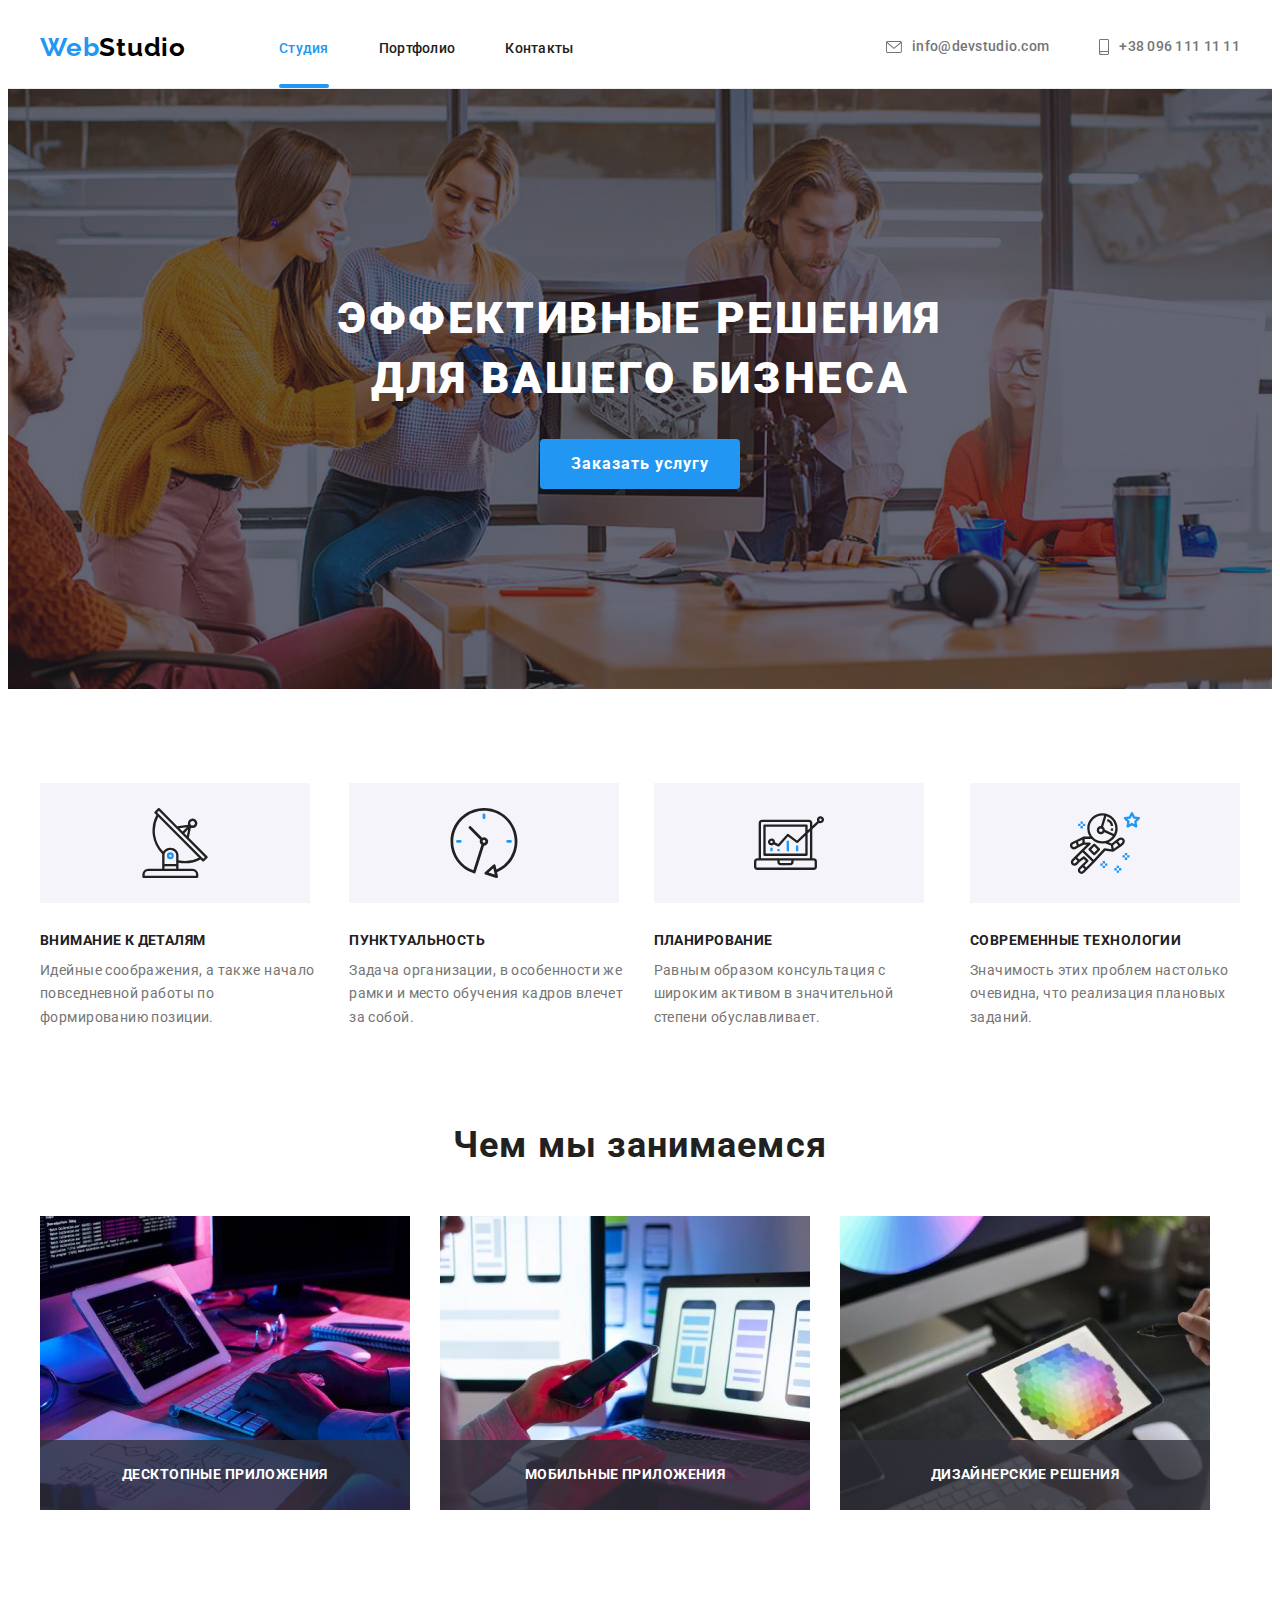
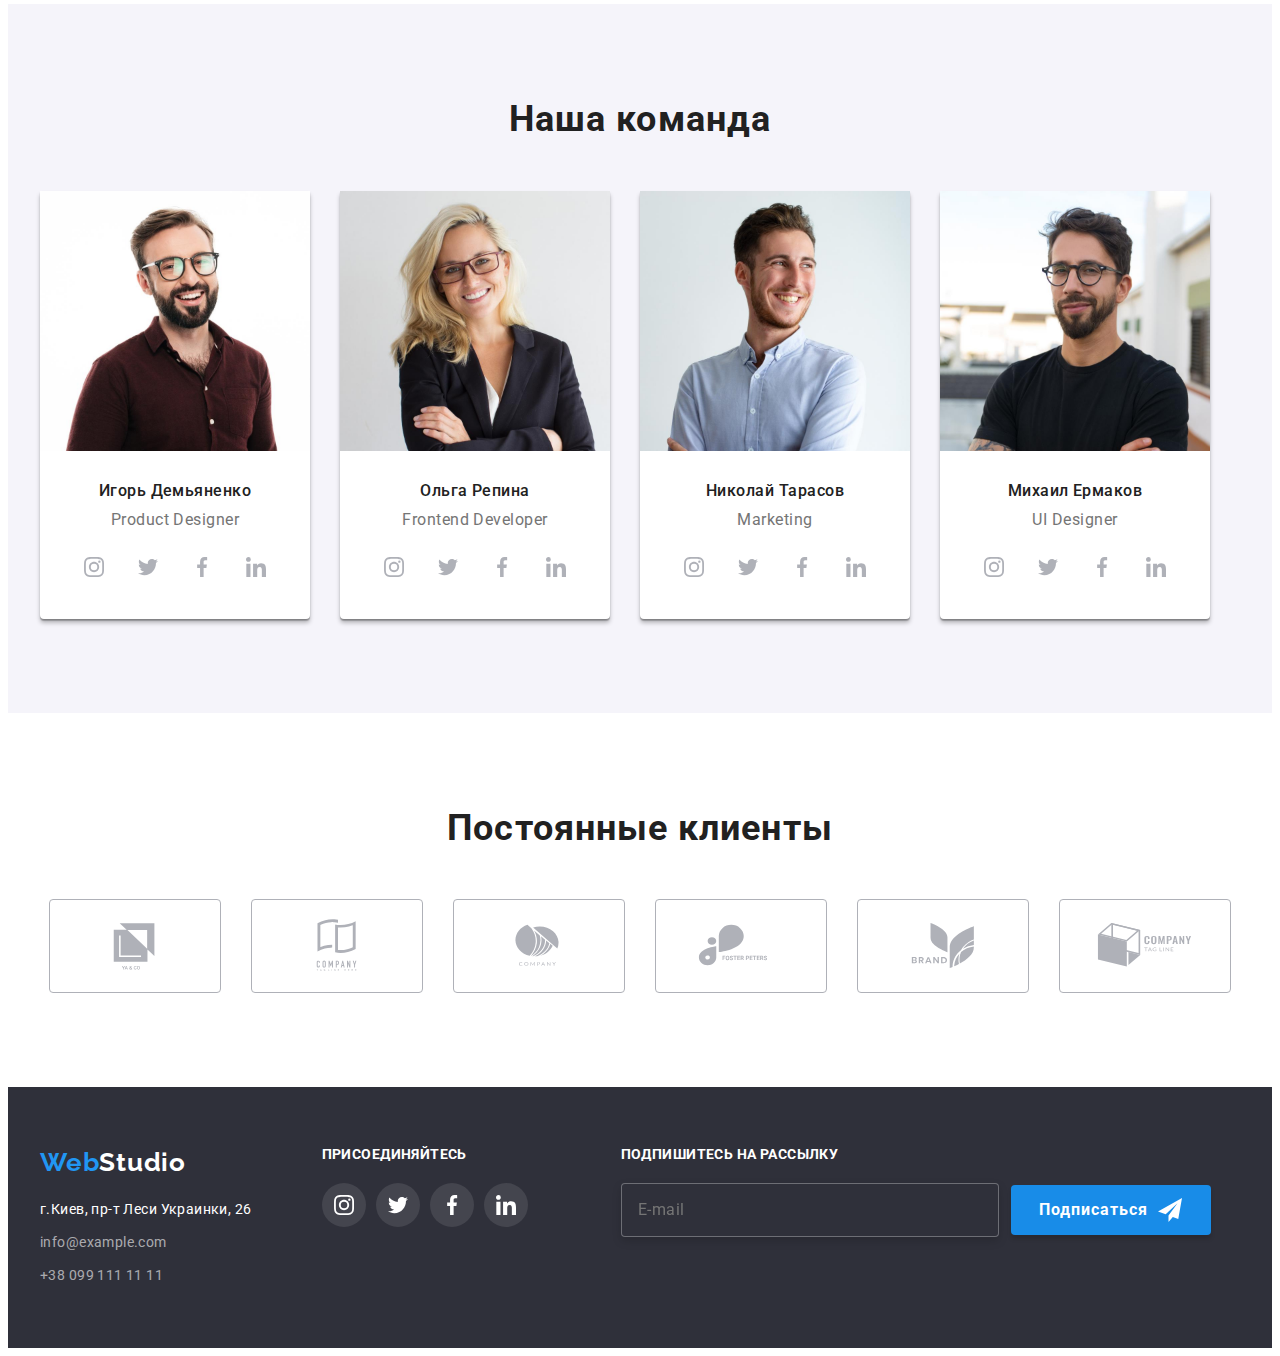
==== commit f2a5a7a6: "add" ====
--- a/index.html
+++ b/index.html
@@ -14,7 +14,7 @@
   <body>
     <header class="header">
       <div class="container header-container">
-      <a class="logo header__logo list" href ="./index.html" lang="en"><span class="logo_text">Web</span><span>Studio</span></a>
+      <a class="logo header__logo list logo--color-dark" href ="./index.html" lang="en"><span class="logo_text logo--color-blue">Web</span><span>Studio</span></a>
         <nav class="navigation">
           <ul class="navigation__list">
           <li class="navigation__item"><a href="" class="navigation__link list current">Студия</a></li>
@@ -148,22 +148,22 @@
             <h3 class="card-list__name">Игорь Демьяненко</h3>
             <p class="card-list__text">Product Designer</p>
             <ul class="socials list">
-              <li class="socials__item"><a href="" class="socials__link link">
+              <li class="socials__item"><a href="" class="socials__link soc--background-color-white soc--color-grey link">
                 <svg class="socials__icon" width="20" height="20">
                   <use href="./images/icons.svg#icon-instagram"></use>
                 </svg>
               </a></li>
-              <li class="socials__item"><a href="" class="socials__link link">
+              <li class="socials__item"><a href="" class="socials__link soc--background-color-white soc--color-grey link">
                 <svg class="socials__icon" width="20" height="20">
                   <use href="./images/icons.svg#icon-twitter"></use>
                 </svg>
               </a></li>
-              <li class="socials__item"><a href="" class="socials__link link">
+              <li class="socials__item"><a href="" class="socials__link soc--background-color-white soc--color-grey link">
                 <svg class="socials__icon" width="20" height="20">
                   <use href="./images/icons.svg#icon-facebook"></use>
                 </svg>
               </a></li>
-              <li class="socials__item"><a href="" class="socials__link link">
+              <li class="socials__item"><a href="" class="socials__link soc--background-color-white soc--color-grey link">
                 <svg class="socials__icon" width="20" height="20">
                   <use href="./images/icons.svg#icon-linkedin"></use>
                 </svg>
@@ -182,22 +182,22 @@
             <h3 class="card-list__name">Ольга Репина</h3>
             <p class="card-list__text">Frontend Developer</p>
             <ul class="socials list">
-              <li class="socials__item"><a href="" class="socials__link link">
+              <li class="socials__item"><a href="" class="socials__link soc--background-color-white soc--color-grey link">
                 <svg class="socials__icon" width="20" height="20">
                   <use href="./images/icons.svg#icon-instagram"></use>
                 </svg>
               </a></li>
-              <li class="socials__item"><a href="" class="socials__link link">
+              <li class="socials__item"><a href="" class="socials__link soc--background-color-white soc--color-grey link">
                 <svg class="socials__icon" width="20" height="20">
                   <use href="./images/icons.svg#icon-twitter"></use>
                 </svg>
               </a></li>
-              <li class="socials__item"><a href="" class="socials__link link">
+              <li class="socials__item"><a href="" class="socials__link soc--background-color-white soc--color-grey link">
                 <svg class="socials__icon" width="20" height="20">
                   <use href="./images/icons.svg#icon-facebook"></use>
                 </svg>
               </a></li>
-              <li class="socials__item"><a href="" class="socials__link link">
+              <li class="socials__item"><a href="" class="socials__link soc--background-color-white soc--color-grey link">
                 <svg class="socials__icon" width="20" height="20">
                   <use href="./images/icons.svg#icon-linkedin"></use>
                 </svg>
@@ -216,22 +216,22 @@
             <h3 class="card-list__name">Николай Тарасов</h3>
             <p class="card-list__text">Marketing</p>
             <ul class="socials list">
-              <li class="socials__item"><a href="" class="socials__link link">
+              <li class="socials__item"><a href="" class="socials__link soc--background-color-white soc--color-grey link">
                 <svg class="socials__icon" width="20" height="20">
                   <use href="./images/icons.svg#icon-instagram"></use>
                 </svg>
               </a></li>
-              <li class="socials__item"><a href="" class="socials__link link">
+              <li class="socials__item"><a href="" class="socials__link soc--background-color-white soc--color-grey link">
                 <svg class="socials__icon" width="20" height="20">
                   <use href="./images/icons.svg#icon-twitter"></use>
                 </svg>
               </a></li>
-              <li class="socials__item"><a href="" class="socials__link link">
+              <li class="socials__item"><a href="" class="socials__link soc--background-color-white soc--color-grey link">
                 <svg class="socials__icon" width="20" height="20">
                   <use href="./images/icons.svg#icon-facebook"></use>
                 </svg>
               </a></li>
-              <li class="socials__item"><a href="" class="socials__link link">
+              <li class="socials__item"><a href="" class="socials__link soc--background-color-white soc--color-grey link">
                 <svg class="socials__icon" width="20" height="20">
                   <use href="./images/icons.svg#icon-linkedin"></use>
                 </svg>
@@ -250,22 +250,22 @@
             <h3 class="card-list__name">Михаил Ермаков</h3>
             <p class="card-list__text">UI Designer</p>
             <ul class="socials list">
-              <li class="socials__item"><a href="" class="socials__link link">
+              <li class="socials__item"><a href="" class="socials__link soc--background-color-white soc--color-grey link">
                 <svg class="socials__icon" width="20" height="20">
                   <use href="./images/icons.svg#icon-instagram"></use>
                 </svg>
               </a></li>
-              <li class="socials__item"><a href="" class="socials__link link">
+              <li class="socials__item"><a href="" class="socials__link soc--background-color-white soc--color-grey link">
                 <svg class="socials__icon" width="20" height="20">
                   <use href="./images/icons.svg#icon-twitter"></use>
                 </svg>
               </a></li>
-              <li class="socials__item"><a href="" class="socials__link link">
+              <li class="socials__item"><a href="" class="socials__link soc--background-color-white soc--color-grey link">
                 <svg class="socials__icon" width="20" height="20">
                   <use href="./images/icons.svg#icon-facebook"></use>
                 </svg>
               </a></li>
-              <li class="socials__item"><a href="" class="socials__link link">
+              <li class="socials__item"><a href="" class="socials__link soc--background-color-white soc--color-grey link">
                 <svg class="socials__icon" width="20" height="20">
                   <use href="./images/icons.svg#icon-linkedin"></use>
                 </svg>
@@ -321,58 +321,58 @@
     <footer class="footer-contact">
   <div class="contact container"> 
         <div>
-      <a class="logo-footer list" href ="/index.html" lang="en"><span class="logo-web">Web</span><span>Studio</span></a>
-      <address class="contact-adress ">
-        <ul class="contact-list list ">
-          <li class="contact-item ">
+      <a class="logo footer__logo list logo--color-light" href ="/index.html" lang="en"><span class="logo_text logo--color-blue">Web</span><span>Studio</span></a>
+      <address class="address">
+        <ul class="contact__list list ">
+          <li class="contact__item ">
             <a
               href =" https://g.page/stamp-capital?share"
-              target="_blank" class="contact-map list"
+              target="_blank" class="contact__map list"
               rel="noopener noreferrer nofollow"
               >г.Киев, пр-т Леси Украинки, 26</a
             >
           </li>
-          <li class="contact-item"><a href="mailto:info@example.com" class="contact-email list">info@example.com</a></li>
-          <li class="contact-item"><a class="contact-tel list" href="tel:+380991111111">+38 099 111 11 11</a></li>
+          <li class="contact__item"><a href="mailto:info@example.com" class="contact__email list">info@example.com</a></li>
+          <li class="contact__item"><a class="contact__tel list" href="tel:+380991111111">+38 099 111 11 11</a></li>
         </ul>
       </address>
      </div>
     <div class="footer-connect">
-      <h3 class="footer-connect-text">Присоединяйтесь</h3>
-            <ul class="footer-connect-soc list">
-            <li class="footer-connect-soc-item"><a href="" class="footer-connect-soc-link link">
-                <svg class="footer-connect-soc-icon" width="20" height="20">
+      <h3 class="footer-connect__text">Присоединяйтесь</h3>
+            <ul class="footer-socials list">
+            <li class="footer-socials__item"><a href="" class="footer-socials__link soc--background-color-grey soc--color-white link">
+                <svg class="footer-socials__icon" width="20" height="20">
                   <use href="./images/icons.svg#icon-instagram"></use>
                 </svg>
               </a></li>
-              <li class="footer-connect-soc-item"><a href="" class="footer-connect-soc-link link">
-                <svg class="footer-connect-soc-icon" width="20" height="20">
+              <li class="footer-socials__item"><a href="" class="footer-socials__link soc--background-color-grey soc--color-white link">
+                <svg class="footer-socials__icon" width="20" height="20">
                   <use href="./images/icons.svg#icon-twitter"></use>
                 </svg>
               </a></li>
-              <li class="footer-connect-soc-item"><a href="" class="footer-connect-soc-link link">
-                <svg class="footer-connect-soc-icon" width="20" height="20">
+              <li class="footer-socials__item"><a href="" class="footer-socials__link soc--background-color-grey soc--color-white link">
+                <svg class="footer-socials__icon" width="20" height="20">
                   <use href="./images/icons.svg#icon-facebook"></use>
                 </svg>
               </a></li>
-              <li class="footer-connect-soc-item"><a href="" class="footer-connect-soc-link link">
-                <svg class="footer-connect-soc-icon" width="20" height="20">
+              <li class="footer-socials__item"><a href="" class="footer-socials__link soc--background-color-grey soc--color-white link">
+                <svg class="footer-socials__icon" width="20" height="20">
                   <use href="./images/icons.svg#icon-linkedin"></use>
                 </svg>
               </a></li>
             </ul>
             </div>
           <div class="footer-email">
-          <h3 class="footer-text-email">Подпишитесь на рассылку</h3>
-          <form class="footer-form">          
+          <h3 class="footer-email__text">Подпишитесь на рассылку</h3>
+          <form class="form-email">          
           <input
-            class="footer-input"
+            class="form-email__input"
             type="email"
             name="email"
             id="email"
             placeholder="E-mail"
           />
-          <button class="footer-button" type="submit">
+          <button class="footer-email__button" type="submit">
             Подписаться
             <svg class="button-icon-send" width="24" height="24">
               <use href="./images/icons.svg#icon-icon-send"></use>
--- a/css/main.min.css
+++ b/css/main.min.css
@@ -1 +1 @@
-:root{--first-text-color: #212121;--secondary-text-color: #757575;--hover-color: #2196F3}p,h1,h2,h3,h4,h5,h6{margin:0}ul,ol{margin:0;padding-left:0}body{font-family:"Roboto",sans-serif}.list{list-style:none}.list{text-decoration:none}.section{padding-top:94px;padding-bottom:94px}.section-second{padding-top:0px;padding-bottom:94px}img{display:block;max-width:100%;height:auto}.visually-hidden{position:absolute;width:1px;height:1px;margin:-1px;border:0;padding:0;white-space:nowrap;clip-path:inset(100%);clip:rect(0 0 0 0);overflow:hidden}.container{width:1200px;margin-left:auto;margin-right:auto;padding-left:15px;padding-right:15px}.backdrop{position:fixed;top:0;width:100%;height:100%;background-color:rgba(0,0,0,.1);border:1px;pointer-events:auto;transition:opacity 1000ms cubic-bezier(0.4, 0, 0.2, 1),visibility 1000ms cubic-bezier(0.4, 0, 0.2, 1)}.modal{background-color:#fff;box-shadow:0px 1px 3px rgba(0,0,0,.12),0px 1px 1px rgba(0,0,0,.14),0px 2px 1px rgba(0,0,0,.2);border-radius:4px;width:528px;height:581px;position:absolute;top:50%;left:50%;transform:translate(-50%, -50%);padding:40px}.modal-close{position:absolute;right:8px;top:8px;width:30px;height:30px;background-color:#fff;border-radius:50%;border:1px solid rgba(0,0,0,.1);display:flex;align-items:center;justify-content:center;transition:fill 250ms cubic-bezier(0.4, 0, 0.2, 1)}.modal-close:focus{fill:var(--hover-color)}.modal-title{font-family:inherit;font-style:normal;font-weight:700;font-size:20px;line-height:1.15;text-align:center;letter-spacing:.03em;color:var(--first-text-color);margin-bottom:12px}.is-hidden{opacity:0;visibility:hidden;pointer-events:none}.modal-input{width:100%;height:40px;border:1px solid rgba(33,33,33,.2);border-radius:4px;outline:rgba(0,0,0,0);transition:border-color 250ms cubic-bezier(0.4, 0, 0.2, 1);padding-left:42px}.modal-input:focus{border-color:var(--hover-color)}.input-wrap{position:relative}.input-icon{position:absolute;left:12px;top:50%;transform:translateY(-50%);transition:fill 250ms cubic-bezier(0.4, 0, 0.2, 1)}.modal-input:focus+.input-icon{fill:var(--hover-color)}.modal-field{margin-bottom:10px}.modal-field:nth-child(4n){margin-bottom:20px}.modal-label{width:100%;display:block;margin-bottom:4px;font-family:"Roboto";font-style:normal;font-weight:400;font-size:12px;line-height:1.17;letter-spacing:.01em;color:var(--secondary-text-color)}.placeholder-text{width:100%;height:120px;border:1px solid rgba(33,33,33,.2);border-radius:4px;resize:none;display:block;padding:12px 16px;font-family:"Roboto",sans-serif;font-style:normal;font-weight:400;font-size:12px;line-height:1.17;letter-spacing:.01em;color:rgba(117,117,117,.5);outline:rgba(0,0,0,0);transition:border-color 250ms cubic-bezier(0.4, 0, 0.2, 1)}.placeholder-text:focus{border-color:var(--hover-color)}.checkbox{margin-bottom:30px}.check-text{display:flex;align-items:center;justify-content:center;font-family:"Roboto";font-style:normal;font-weight:400;font-size:14px;line-height:1.71;letter-spacing:.03em;color:#757575}.check-text span{display:flex;align-items:center;justify-content:center;width:16px;height:15px;border-radius:2px;background-color:#fff;border:.2px solid #000;transition:background-color 250ms cubic-bezier(0.4, 0, 0.2, 1);margin-right:7px}.modal-link{color:#2196f3}.check-icon{fill:rgba(0,0,0,0);transition:fill 250ms cubic-bezier(0.4, 0, 0.2, 1)}.modal-check:checked+.check-text .check-icon{fill:#fff}.modal-check:checked+.check-text span{background-color:var(--hover-color);border:none}.modal-btn{font-family:"Roboto";font-weight:700;font-size:16px;line-height:1.88;display:flex;align-items:center;text-align:center;letter-spacing:.06em;color:#fff;background:#188ce8;box-shadow:0px 4px 4px rgba(0,0,0,.15);border-radius:4px;border-color:rgba(0,0,0,0);display:block;margin:auto;height:50px;width:200px;transition:background-color transform 250ms cubic-bezier(0.4, 0, 0.2, 1)}.modal-btn:hover,.modal-btn:focus{background-color:#188ce8}.header{border-bottom:1px solid #ececec;padding-top:24px;padding-bottom:25px}.header>.container{display:flex;align-items:center}.header__logo{font-family:"Raleway",sans-serif;font-weight:700;font-size:26px;line-height:1.19;letter-spacing:.03em;color:#000;margin-right:93px}.logo-text{font-family:"Raleway",sans-serif;font-weight:700;font-size:26px;line-height:1.19;letter-spacing:.03em;color:#2196f3}.navigation{display:flex;align-items:center}.navigation__list{display:flex;align-items:center}.navigation__item{list-style:none}.navigation__item:not(:last-child){margin-right:50px}.navigation__link{font-weight:500;font-size:14px;line-height:1.14;list-style:none;letter-spacing:.02em;color:var(--first-text-color);transition:color 250ms cubic-bezier(0.4, 0, 0.2, 1)}.navigation__link:hover,.navigation__link:focus{color:var(--hover-color)}.current{position:relative;color:var(--hover-color)}.current::after{position:absolute;width:100%;content:"";height:4px;border-radius:2px;left:0;background-color:#2196f3;bottom:-32px;transition:transform 250ms cubic-bezier(0.4, 0, 0.2, 1);transition-property:color}.header__connect{display:flex;margin-left:auto;align-items:center}.connect__item:not(:last-child){margin-right:50px}.connect__icon{display:flex;align-items:center;fill:currentColor;margin-right:10px}.connect__icon:hover,.connect__icon:focus{background-color:#fff;fill:currentColor}.connect__mail{display:flex;align-items:center;flex-direction:row-reverse;font-weight:500;font-size:14px;line-height:1.14;letter-spacing:.02em;color:var(--secondary-text-color);transition:color 250ms cubic-bezier(0.4, 0, 0.2, 1)}.connect__mail:hover,.connect__mail:focus{color:var(--hover-color)}.connect__tel{display:flex;align-items:center;flex-direction:row-reverse;font-weight:500;font-size:14px;line-height:1.14;letter-spacing:.02em;color:var(--secondary-text-color);transition:color 250ms cubic-bezier(0.4, 0, 0.2, 1)}.connect__tel:hover,.connect__tel:focus{color:var(--hover-color)}.hero{padding-top:200px;padding-bottom:200px;text-align:center;margin-top:auto}.hero-bg{background-image:linear-gradient(rgba(47, 48, 58, 0.4), rgba(47, 48, 58, 0.4)),url(../images/hero-bg.jpg);background-repeat:no-repeat;background-position:center;background-size:cover;max-width:1600px;margin-left:auto;margin-right:auto}.hero__title{font-family:Roboto;font-weight:900;font-size:44px;line-height:1.36;text-align:center;letter-spacing:.06em;text-transform:uppercase;color:#fff;margin:auto;margin-right:auto;margin-bottom:30px;max-width:696px}.hero__btn{font-family:inherit;font-weight:700;font-size:16px;line-height:1.88;display:flex;text-align:center;letter-spacing:.06em;cursor:pointer;color:#fff;background-color:#2196f3;display:block;margin:auto;height:50px;width:200px;border-radius:4px;border-color:rgba(0,0,0,0);transition:background-color 250ms cubic-bezier(0.4, 0, 0.2, 1)}.hero__btn:hover,.hero__btn:focus{background-color:#188ce8}.info__list{display:flex;align-items:center}.info__item:not(:last-child){margin-right:30px}.info__soc{display:flex;align-items:center;justify-content:center;width:270px;height:120px;background-color:#f5f4fa;margin-bottom:30px}.description__title{font-family:inherit;font-weight:700;font-size:14px;line-height:1.14;letter-spacing:.03em;text-transform:uppercase;color:var(--first-text-color);margin-bottom:10px}.description__text{font-weight:400;font-size:14px;line-height:1.71;letter-spacing:.03em;color:var(--secondary-text-color)}.about__title{font-weight:700;font-size:36px;line-height:1.17;text-align:center;letter-spacing:.03em;color:var(--first-text-color);margin-bottom:50px}.picture{display:flex;align-items:center;gap:30px}.picture__item{position:relative}.picture__text{position:absolute;bottom:0;font-family:inherit;font-weight:700;font-size:14px;line-height:1.14;text-align:center;letter-spacing:.03em;text-transform:uppercase;color:#fff;width:100%;height:70px;background:rgba(47,48,58,.8);display:flex;justify-content:center;align-items:center}.team{background-color:#f5f4fa;max-width:1600px;margin-left:auto;margin-right:auto}.team__title{font-weight:700;font-size:36px;line-height:1.17;letter-spacing:.03em;color:var(--first-text-color);margin-bottom:50px;text-align:center}.card-list{display:flex;align-items:center;gap:30px;list-style:none;text-align:center}.card-list__item{border-color:rgba(0,0,0,0);background:#fff;box-shadow:0px 4px 4px rgba(0,0,0,.25),0px 1px 1px rgba(0,0,0,.14),0px 2px 1px rgba(0,0,0,.2);border-radius:0px 0px 4px 4px}.card-list__rectangle{padding-top:30px;padding-bottom:30px}.card-list__name{font-weight:500;font-size:16px;line-height:1.19;letter-spacing:.03em;color:var(--first-text-color);margin-bottom:10px}.card-list__text{font-weight:400;font-size:16px;line-height:1.19;letter-spacing:.03em;color:var(--secondary-text-color);margin-bottom:16px}.socials{display:flex;justify-content:center;gap:10px}.socials__link{width:44px;height:44px;border-radius:50%;background-color:#fff;display:flex;align-items:center;justify-content:center;fill:#afb1b8;transition:background-color 250ms cubic-bezier(0.4, 0, 0.2, 1),fill 250ms cubic-bezier(0.4, 0, 0.2, 1)}.socials__link:hover,.socials__link:focus{background-color:var(--hover-color);fill:#fff}.clients{max-width:1600px;margin-left:auto;margin-right:auto}.clients__title{font-weight:700;font-size:36px;line-height:1.17;letter-spacing:.03em;color:var(--first-text-color);margin-bottom:50px;text-align:center}.block{display:flex;justify-content:center;gap:30px}.block__link{width:170px;height:92px;align-items:center;justify-content:center;border:1px solid #afb1b8;border-radius:4px;display:flex;fill:#afb1b8;transition:border-color 250ms cubic-bezier(0.4, 0, 0.2, 1),fill 250ms cubic-bezier(0.4, 0, 0.2, 1)}.block__link:hover,.block__link:focus{border-color:var(--hover-color);fill:var(--hover-color)}.footer-contact{background-color:#2f303a;padding-top:60px;padding-bottom:60px;max-width:1600px;margin-left:auto;margin-right:auto}.contact.container{display:flex}.logo-footer{font-family:"Raleway",sans-serif;font-weight:700;font-size:26px;line-height:1.19;letter-spacing:.03em;color:#fff;margin-bottom:20px;display:inline-block}.contact-item:not(:last-child){margin-bottom:9px}.contact-adress{font-style:normal}.contact-map{font-style:normal;font-weight:400;font-size:14px;line-height:1.71;letter-spacing:.03em;color:#fff;transition:color 250ms cubic-bezier(0.4, 0, 0.2, 1)}.contact-map:hover,.contact-map:focus{color:var(--hover-color)}.contact-email{font-style:normal;font-weight:400;font-size:14px;line-height:1.71;letter-spacing:.03em;color:rgba(255,255,255,.6);transition:transform 250ms cubic-bezier(0.4, 0, 0.2, 1);transition-property:color}.contact-email:hover,.contact-email:focus{color:var(--hover-color)}.contact-tel{font-style:normal;font-weight:400;font-size:14px;line-height:1.71;letter-spacing:.03em;color:rgba(255,255,255,.6);transition:transform 250ms cubic-bezier(0.4, 0, 0.2, 1);transition-property:color}.contact-tel:hover,.contact-tel:focus{color:var(--hover-color)}.footer-connect{margin-left:70px}.footer-connect-soc{display:flex;gap:10px;align-items:baseline}.footer-connect-text{font-family:Roboto,sans-serif;font-weight:700;font-size:14px;line-height:1.14;letter-spacing:.03em;text-transform:uppercase;color:#fff;margin-bottom:20px}.footer-connect-soc-link{width:44px;height:44px;border-radius:50%;background-color:rgba(255,255,255,.1);display:flex;align-items:center;justify-content:center;fill:#fff;transition:background-color 250ms cubic-bezier(0.4, 0, 0.2, 1)}.footer-connect-soc-link:hover,.footer-connect-soc-link:focus{background-color:var(--hover-color)}.footer-text-email{font-family:Roboto,sans-serif;font-weight:700;font-size:14px;line-height:1.14;letter-spacing:.03em;text-transform:uppercase;color:#fff;margin-bottom:20px}.footer-email{margin-left:93px}.footer-form{display:flex;align-items:baseline}.footer-input{width:358px;height:50px;border:1px solid rgba(255,255,255,.3);filter:drop-shadow(0px 4px 4px rgba(0, 0, 0, 0.15));border-radius:4px;background-color:#2f303a;padding-left:16px;font-family:"Roboto";font-weight:400;font-size:16px;line-height:1.25;letter-spacing:.03em;color:rgba(255,255,255,.6);outline:rgba(0,0,0,0);margin-right:12px;transition:border-color transform 250ms cubic-bezier(0.4, 0, 0.2, 1)}.footer-button{font-family:"Roboto",sans-serif;font-weight:700;font-size:16px;line-height:1.88;display:flex;align-items:center;justify-content:center;cursor:pointer;letter-spacing:.06em;color:#fff;background:#188ce8;margin:auto;box-shadow:0px 4px 4px rgba(0,0,0,.15);border-radius:4px;border-color:rgba(0,0,0,0);height:50px;width:200px;transition:background-color transform 250ms cubic-bezier(0.4, 0, 0.2, 1)}.button-icon-send{fill:currentColor;margin-left:10px}.button-list{display:flex;flex-wrap:wrap;gap:8px;justify-content:center;margin-bottom:50px}.portfolio-wrap{position:relative;overflow:hidden}.portfolio-top-text{position:absolute;top:0;left:0;font-family:"Roboto",sans-serif;font-weight:400;font-size:18px;line-height:1.56;letter-spacing:.03em;color:#fff;padding:63px 24px;background-color:rgba(33,150,243,.9);transform:translateY(100%);transition:transform 250ms cubic-bezier(0.4, 0, 0.2, 1)}.portfolio-link:hover .portfolio-top-text{transform:translateY(0%)}.button-link{font-family:inherit;font-weight:500;font-size:16px;line-height:1.62;text-align:center;letter-spacing:.03em;cursor:pointer;color:#212121;border-radius:4px;border-color:rgba(0,0,0,0);padding:6px 20px;transition:box-shadow 250ms cubic-bezier(0.4, 0, 0.2, 1),background-color 250ms cubic-bezier(0.4, 0, 0.2, 1),color 250ms cubic-bezier(0.4, 0, 0.2, 1)}.button-link:hover,.button-link:focus{box-shadow:0px 3px 1px rgba(0,0,0,.1),0px 1px 2px rgba(0,0,0,.08),0px 2px 2px rgba(0,0,0,.12);background-color:var(--hover-color);color:#fff}.portfolio-rectangle{font-family:Roboto,sans-serif;padding:20px 24px;border:1px solid #eee;border-top:none}.portfolio-list{display:flex;flex-wrap:wrap;gap:30px}.portfolio-link{display:block;transition:box-shadow 250ms cubic-bezier(0.4, 0, 0.2, 1)}.portfolio-link:hover,.portfolio-link:focus{box-shadow:0px 1px 1px rgba(0,0,0,.12),0px 4px 4px rgba(0,0,0,.06),1px 4px 6px rgba(0,0,0,.16)}.portfolio-title{font-weight:700;font-size:18px;line-height:2;letter-spacing:.06em;color:var(--first-text-color);margin-bottom:4px}.portfolio-text{font-weight:400;font-size:16px;line-height:1.88;letter-spacing:.03em;color:var(--secondary-text-color)}/*# sourceMappingURL=main.min.css.map */+:root{--first-text-color: #212121;--secondary-text-color: #757575;--hover-color: #2196F3}p,h1,h2,h3,h4,h5,h6{margin:0}ul,ol{margin:0;padding-left:0}body{font-family:"Roboto",sans-serif}.list{list-style:none}.list{text-decoration:none}.section{padding-top:94px;padding-bottom:94px}.section-second{padding-top:0px;padding-bottom:94px}img{display:block;max-width:100%;height:auto}.visually-hidden{position:absolute;width:1px;height:1px;margin:-1px;border:0;padding:0;white-space:nowrap;clip-path:inset(100%);clip:rect(0 0 0 0);overflow:hidden}.container{width:1200px;margin-left:auto;margin-right:auto;padding-left:15px;padding-right:15px}.logo--color-dark{color:#000}.logo--color-blue{color:#2196f3}.logo--color-light{color:#fff}.backdrop{position:fixed;top:0;width:100%;height:100%;background-color:rgba(0,0,0,.1);border:1px;pointer-events:auto;transition:opacity 1000ms cubic-bezier(0.4, 0, 0.2, 1),visibility 1000ms cubic-bezier(0.4, 0, 0.2, 1)}.modal{background-color:#fff;box-shadow:0px 1px 3px rgba(0,0,0,.12),0px 1px 1px rgba(0,0,0,.14),0px 2px 1px rgba(0,0,0,.2);border-radius:4px;width:528px;height:581px;position:absolute;top:50%;left:50%;transform:translate(-50%, -50%);padding:40px}.modal-close{position:absolute;right:8px;top:8px;width:30px;height:30px;background-color:#fff;border-radius:50%;border:1px solid rgba(0,0,0,.1);display:flex;align-items:center;justify-content:center;transition:fill 250ms cubic-bezier(0.4, 0, 0.2, 1)}.modal-close:focus{fill:var(--hover-color)}.modal-title{font-family:inherit;font-style:normal;font-weight:700;font-size:20px;line-height:1.15;text-align:center;letter-spacing:.03em;color:var(--first-text-color);margin-bottom:12px}.is-hidden{opacity:0;visibility:hidden;pointer-events:none}.modal-input{width:100%;height:40px;border:1px solid rgba(33,33,33,.2);border-radius:4px;outline:rgba(0,0,0,0);transition:border-color 250ms cubic-bezier(0.4, 0, 0.2, 1);padding-left:42px}.modal-input:focus{border-color:var(--hover-color)}.input-wrap{position:relative}.input-icon{position:absolute;left:12px;top:50%;transform:translateY(-50%);transition:fill 250ms cubic-bezier(0.4, 0, 0.2, 1)}.modal-input:focus+.input-icon{fill:var(--hover-color)}.modal-field{margin-bottom:10px}.modal-field:nth-child(4n){margin-bottom:20px}.modal-label{width:100%;display:block;margin-bottom:4px;font-family:"Roboto";font-style:normal;font-weight:400;font-size:12px;line-height:1.17;letter-spacing:.01em;color:var(--secondary-text-color)}.placeholder-text{width:100%;height:120px;border:1px solid rgba(33,33,33,.2);border-radius:4px;resize:none;display:block;padding:12px 16px;font-family:"Roboto",sans-serif;font-style:normal;font-weight:400;font-size:12px;line-height:1.17;letter-spacing:.01em;color:rgba(117,117,117,.5);outline:rgba(0,0,0,0);transition:border-color 250ms cubic-bezier(0.4, 0, 0.2, 1)}.placeholder-text:focus{border-color:var(--hover-color)}.checkbox{margin-bottom:30px}.check-text{display:flex;align-items:center;justify-content:center;font-family:"Roboto";font-style:normal;font-weight:400;font-size:14px;line-height:1.71;letter-spacing:.03em;color:#757575}.check-text span{display:flex;align-items:center;justify-content:center;width:16px;height:15px;border-radius:2px;background-color:#fff;border:.2px solid #000;transition:background-color 250ms cubic-bezier(0.4, 0, 0.2, 1);margin-right:7px}.modal-link{color:#2196f3}.check-icon{fill:rgba(0,0,0,0);transition:fill 250ms cubic-bezier(0.4, 0, 0.2, 1)}.modal-check:checked+.check-text .check-icon{fill:#fff}.modal-check:checked+.check-text span{background-color:var(--hover-color);border:none}.modal-btn{font-family:"Roboto";font-weight:700;font-size:16px;line-height:1.88;display:flex;align-items:center;text-align:center;letter-spacing:.06em;color:#fff;background:#188ce8;box-shadow:0px 4px 4px rgba(0,0,0,.15);border-radius:4px;border-color:rgba(0,0,0,0);display:block;margin:auto;height:50px;width:200px;transition:background-color transform 250ms cubic-bezier(0.4, 0, 0.2, 1)}.modal-btn:hover,.modal-btn:focus{background-color:#188ce8}.soc--color-grey{fill:#afb1b8}.soc--color-white{fill:#fff}.soc--background-color-white{background-color:#fff}.soc--background-color-grey{background-color:rgba(255,255,255,.1)}.header{border-bottom:1px solid #ececec;padding-top:24px;padding-bottom:25px}.header>.container{display:flex;align-items:center}.header__logo{font-family:"Raleway",sans-serif;font-weight:700;font-size:26px;line-height:1.19;letter-spacing:.03em;margin-right:93px}.logo-text{font-family:"Raleway",sans-serif;font-weight:700;font-size:26px;line-height:1.19;letter-spacing:.03em}.navigation{display:flex;align-items:center}.navigation__list{display:flex;align-items:center}.navigation__item{list-style:none}.navigation__item:not(:last-child){margin-right:50px}.navigation__link{font-weight:500;font-size:14px;line-height:1.14;list-style:none;letter-spacing:.02em;color:var(--first-text-color);transition:color 250ms cubic-bezier(0.4, 0, 0.2, 1)}.navigation__link:hover,.navigation__link:focus{color:var(--hover-color)}.current{position:relative;color:var(--hover-color)}.current::after{position:absolute;width:100%;content:"";height:4px;border-radius:2px;left:0;background-color:#2196f3;bottom:-32px;transition:transform 250ms cubic-bezier(0.4, 0, 0.2, 1);transition-property:color}.header__connect{display:flex;margin-left:auto;align-items:center}.connect__item:not(:last-child){margin-right:50px}.connect__icon{display:flex;align-items:center;fill:currentColor;margin-right:10px}.connect__icon:hover,.connect__icon:focus{background-color:#fff;fill:currentColor}.connect__mail{display:flex;align-items:center;flex-direction:row-reverse;font-weight:500;font-size:14px;line-height:1.14;letter-spacing:.02em;color:var(--secondary-text-color);transition:color 250ms cubic-bezier(0.4, 0, 0.2, 1)}.connect__mail:hover,.connect__mail:focus{color:var(--hover-color)}.connect__tel{display:flex;align-items:center;flex-direction:row-reverse;font-weight:500;font-size:14px;line-height:1.14;letter-spacing:.02em;color:var(--secondary-text-color);transition:color 250ms cubic-bezier(0.4, 0, 0.2, 1)}.connect__tel:hover,.connect__tel:focus{color:var(--hover-color)}.hero{padding-top:200px;padding-bottom:200px;text-align:center;margin-top:auto}.hero-bg{background-image:linear-gradient(rgba(47, 48, 58, 0.4), rgba(47, 48, 58, 0.4)),url(../images/hero-bg.jpg);background-repeat:no-repeat;background-position:center;background-size:cover;max-width:1600px;margin-left:auto;margin-right:auto}.hero__title{font-family:Roboto;font-weight:900;font-size:44px;line-height:1.36;text-align:center;letter-spacing:.06em;text-transform:uppercase;color:#fff;margin:auto;margin-right:auto;margin-bottom:30px;max-width:696px}.hero__btn{font-family:inherit;font-weight:700;font-size:16px;line-height:1.88;display:flex;text-align:center;letter-spacing:.06em;cursor:pointer;color:#fff;background-color:#2196f3;display:block;margin:auto;height:50px;width:200px;border-radius:4px;border-color:rgba(0,0,0,0);transition:background-color 250ms cubic-bezier(0.4, 0, 0.2, 1)}.hero__btn:hover,.hero__btn:focus{background-color:#188ce8}.info__list{display:flex;align-items:center}.info__item:not(:last-child){margin-right:30px}.info__soc{display:flex;align-items:center;justify-content:center;width:270px;height:120px;background-color:#f5f4fa;margin-bottom:30px}.description__title{font-family:inherit;font-weight:700;font-size:14px;line-height:1.14;letter-spacing:.03em;text-transform:uppercase;color:var(--first-text-color);margin-bottom:10px}.description__text{font-weight:400;font-size:14px;line-height:1.71;letter-spacing:.03em;color:var(--secondary-text-color)}.about__title{font-weight:700;font-size:36px;line-height:1.17;text-align:center;letter-spacing:.03em;color:var(--first-text-color);margin-bottom:50px}.picture{display:flex;align-items:center;gap:30px}.picture__item{position:relative}.picture__text{position:absolute;bottom:0;font-family:inherit;font-weight:700;font-size:14px;line-height:1.14;text-align:center;letter-spacing:.03em;text-transform:uppercase;color:#fff;width:100%;height:70px;background:rgba(47,48,58,.8);display:flex;justify-content:center;align-items:center}.team{background-color:#f5f4fa;max-width:1600px;margin-left:auto;margin-right:auto}.team__title{font-weight:700;font-size:36px;line-height:1.17;letter-spacing:.03em;color:var(--first-text-color);margin-bottom:50px;text-align:center}.card-list{display:flex;align-items:center;gap:30px;list-style:none;text-align:center}.card-list__item{border-color:rgba(0,0,0,0);background:#fff;box-shadow:0px 4px 4px rgba(0,0,0,.25),0px 1px 1px rgba(0,0,0,.14),0px 2px 1px rgba(0,0,0,.2);border-radius:0px 0px 4px 4px}.card-list__rectangle{padding-top:30px;padding-bottom:30px}.card-list__name{font-weight:500;font-size:16px;line-height:1.19;letter-spacing:.03em;color:var(--first-text-color);margin-bottom:10px}.card-list__text{font-weight:400;font-size:16px;line-height:1.19;letter-spacing:.03em;color:var(--secondary-text-color);margin-bottom:16px}.socials{display:flex;justify-content:center;gap:10px}.socials__link{width:44px;height:44px;border-radius:50%;display:flex;align-items:center;justify-content:center;transition:background-color 250ms cubic-bezier(0.4, 0, 0.2, 1),fill 250ms cubic-bezier(0.4, 0, 0.2, 1)}.socials__link:hover,.socials__link:focus{background-color:var(--hover-color);fill:#fff}.clients{max-width:1600px;margin-left:auto;margin-right:auto}.clients__title{font-weight:700;font-size:36px;line-height:1.17;letter-spacing:.03em;color:var(--first-text-color);margin-bottom:50px;text-align:center}.block{display:flex;justify-content:center;gap:30px}.block__link{width:170px;height:92px;align-items:center;justify-content:center;border:1px solid #afb1b8;border-radius:4px;display:flex;fill:#afb1b8;transition:border-color 250ms cubic-bezier(0.4, 0, 0.2, 1),fill 250ms cubic-bezier(0.4, 0, 0.2, 1)}.block__link:hover,.block__link:focus{border-color:var(--hover-color);fill:var(--hover-color)}.footer-contact{background-color:#2f303a;padding-top:60px;padding-bottom:60px;max-width:1600px;margin-left:auto;margin-right:auto}.contact.container{display:flex}.footer__logo{font-family:"Raleway",sans-serif;font-weight:700;font-size:26px;line-height:1.19;letter-spacing:.03em;margin-bottom:20px;display:inline-block}.contact__item:not(:last-child){margin-bottom:9px}.address{font-style:normal}.contact__map{font-style:normal;font-weight:400;font-size:14px;line-height:1.71;letter-spacing:.03em;color:#fff;transition:color 250ms cubic-bezier(0.4, 0, 0.2, 1)}.contact__map:hover,.contact__map:focus{color:var(--hover-color)}.contact__email{font-style:normal;font-weight:400;font-size:14px;line-height:1.71;letter-spacing:.03em;color:rgba(255,255,255,.6);transition:transform 250ms cubic-bezier(0.4, 0, 0.2, 1);transition-property:color}.contact__email:hover,.contact__email:focus{color:var(--hover-color)}.contact__tel{font-style:normal;font-weight:400;font-size:14px;line-height:1.71;letter-spacing:.03em;color:rgba(255,255,255,.6);transition:transform 250ms cubic-bezier(0.4, 0, 0.2, 1);transition-property:color}.contact__tel:hover,.contact__tel:focus{color:var(--hover-color)}.footer-connect{margin-left:70px}.footer-socials{display:flex;gap:10px;align-items:baseline}.footer-connect__text{font-family:Roboto,sans-serif;font-weight:700;font-size:14px;line-height:1.14;letter-spacing:.03em;text-transform:uppercase;color:#fff;margin-bottom:20px}.footer-socials__link{width:44px;height:44px;border-radius:50%;display:flex;align-items:center;justify-content:center;transition:background-color 250ms cubic-bezier(0.4, 0, 0.2, 1)}.footer-socials__link:hover,.footer-socials__link:focus{background-color:var(--hover-color)}.footer-email{margin-left:93px}.footer-email__text{font-family:Roboto,sans-serif;font-weight:700;font-size:14px;line-height:1.14;letter-spacing:.03em;text-transform:uppercase;color:#fff;margin-bottom:20px}.form-email{display:flex;align-items:baseline}.form-email__input{width:358px;height:50px;border:1px solid rgba(255,255,255,.3);filter:drop-shadow(0px 4px 4px rgba(0, 0, 0, 0.15));border-radius:4px;background-color:#2f303a;padding-left:16px;font-family:"Roboto";font-weight:400;font-size:16px;line-height:1.25;letter-spacing:.03em;color:rgba(255,255,255,.6);outline:rgba(0,0,0,0);margin-right:12px;transition:border-color transform 250ms cubic-bezier(0.4, 0, 0.2, 1)}.footer-email__button{font-family:"Roboto",sans-serif;font-weight:700;font-size:16px;line-height:1.88;display:flex;align-items:center;justify-content:center;cursor:pointer;letter-spacing:.06em;color:#fff;background:#188ce8;margin:auto;box-shadow:0px 4px 4px rgba(0,0,0,.15);border-radius:4px;border-color:rgba(0,0,0,0);height:50px;width:200px;transition:background-color transform 250ms cubic-bezier(0.4, 0, 0.2, 1)}.button-icon-send{fill:currentColor;margin-left:10px}.top-button__list{display:flex;flex-wrap:wrap;gap:8px;justify-content:center;margin-bottom:50px}.top-button__link{font-family:inherit;font-weight:500;font-size:16px;line-height:1.62;text-align:center;letter-spacing:.03em;cursor:pointer;color:#212121;border-radius:4px;border-color:rgba(0,0,0,0);padding:6px 20px;transition:box-shadow 250ms cubic-bezier(0.4, 0, 0.2, 1),background-color 250ms cubic-bezier(0.4, 0, 0.2, 1),color 250ms cubic-bezier(0.4, 0, 0.2, 1)}.top-button__link:hover,.top-button__link:focus{box-shadow:0px 3px 1px rgba(0,0,0,.1),0px 1px 2px rgba(0,0,0,.08),0px 2px 2px rgba(0,0,0,.12);background-color:var(--hover-color);color:#fff}.products-list{display:flex;flex-wrap:wrap;gap:30px}.portfolio-link{display:block;transition:box-shadow 250ms cubic-bezier(0.4, 0, 0.2, 1)}.portfolio-link:hover,.portfolio-link:focus{box-shadow:0px 1px 1px rgba(0,0,0,.12),0px 4px 4px rgba(0,0,0,.06),1px 4px 6px rgba(0,0,0,.16)}.portfolio-wrap{position:relative;overflow:hidden}.portfolio-top-text{position:absolute;top:0;left:0;font-family:"Roboto",sans-serif;font-weight:400;font-size:18px;line-height:1.56;letter-spacing:.03em;color:#fff;padding:63px 24px;background-color:rgba(33,150,243,.9);transform:translateY(100%);transition:transform 250ms cubic-bezier(0.4, 0, 0.2, 1)}.portfolio-link:hover .portfolio-top-text{transform:translateY(0%)}.portfolio-rectangle{font-family:Roboto,sans-serif;padding:20px 24px;border:1px solid #eee;border-top:none}.portfolio-title{font-weight:700;font-size:18px;line-height:2;letter-spacing:.06em;color:var(--first-text-color);margin-bottom:4px}.portfolio-text{font-weight:400;font-size:16px;line-height:1.88;letter-spacing:.03em;color:var(--secondary-text-color)}/*# sourceMappingURL=main.min.css.map */